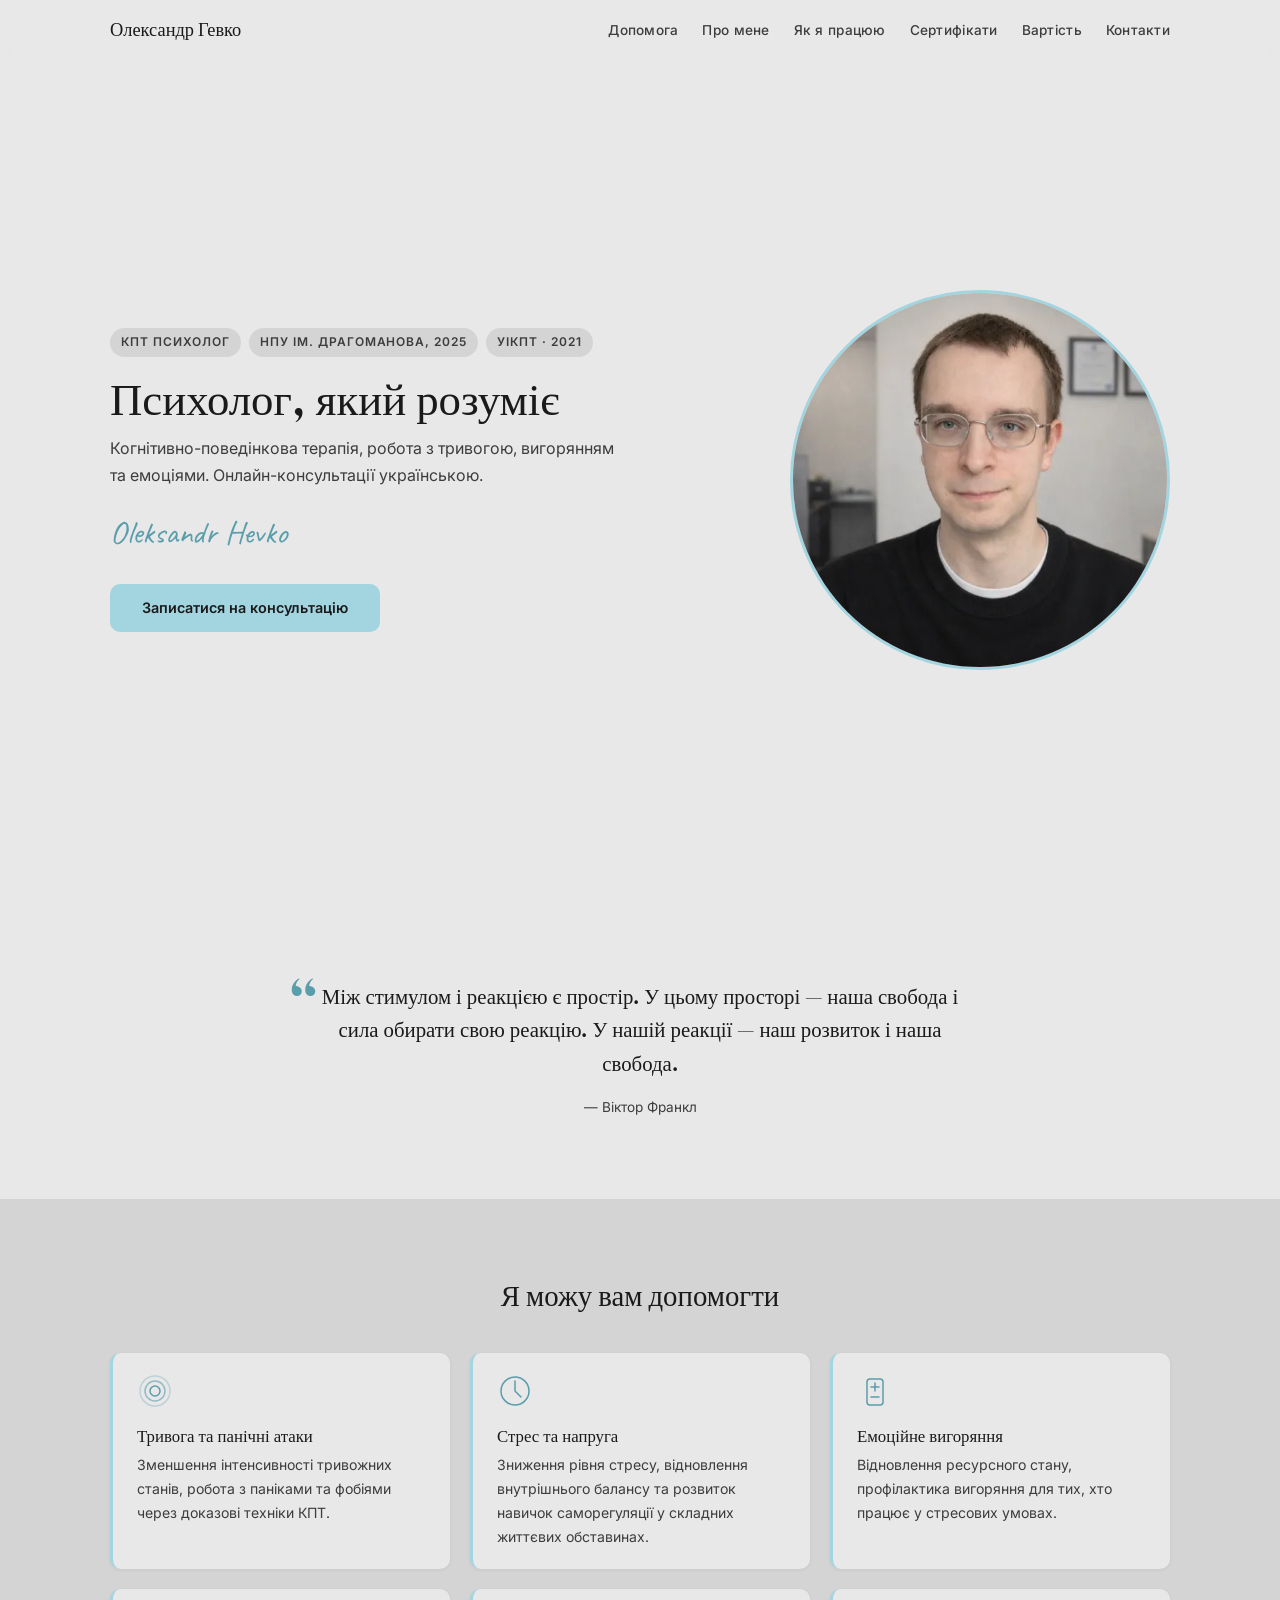
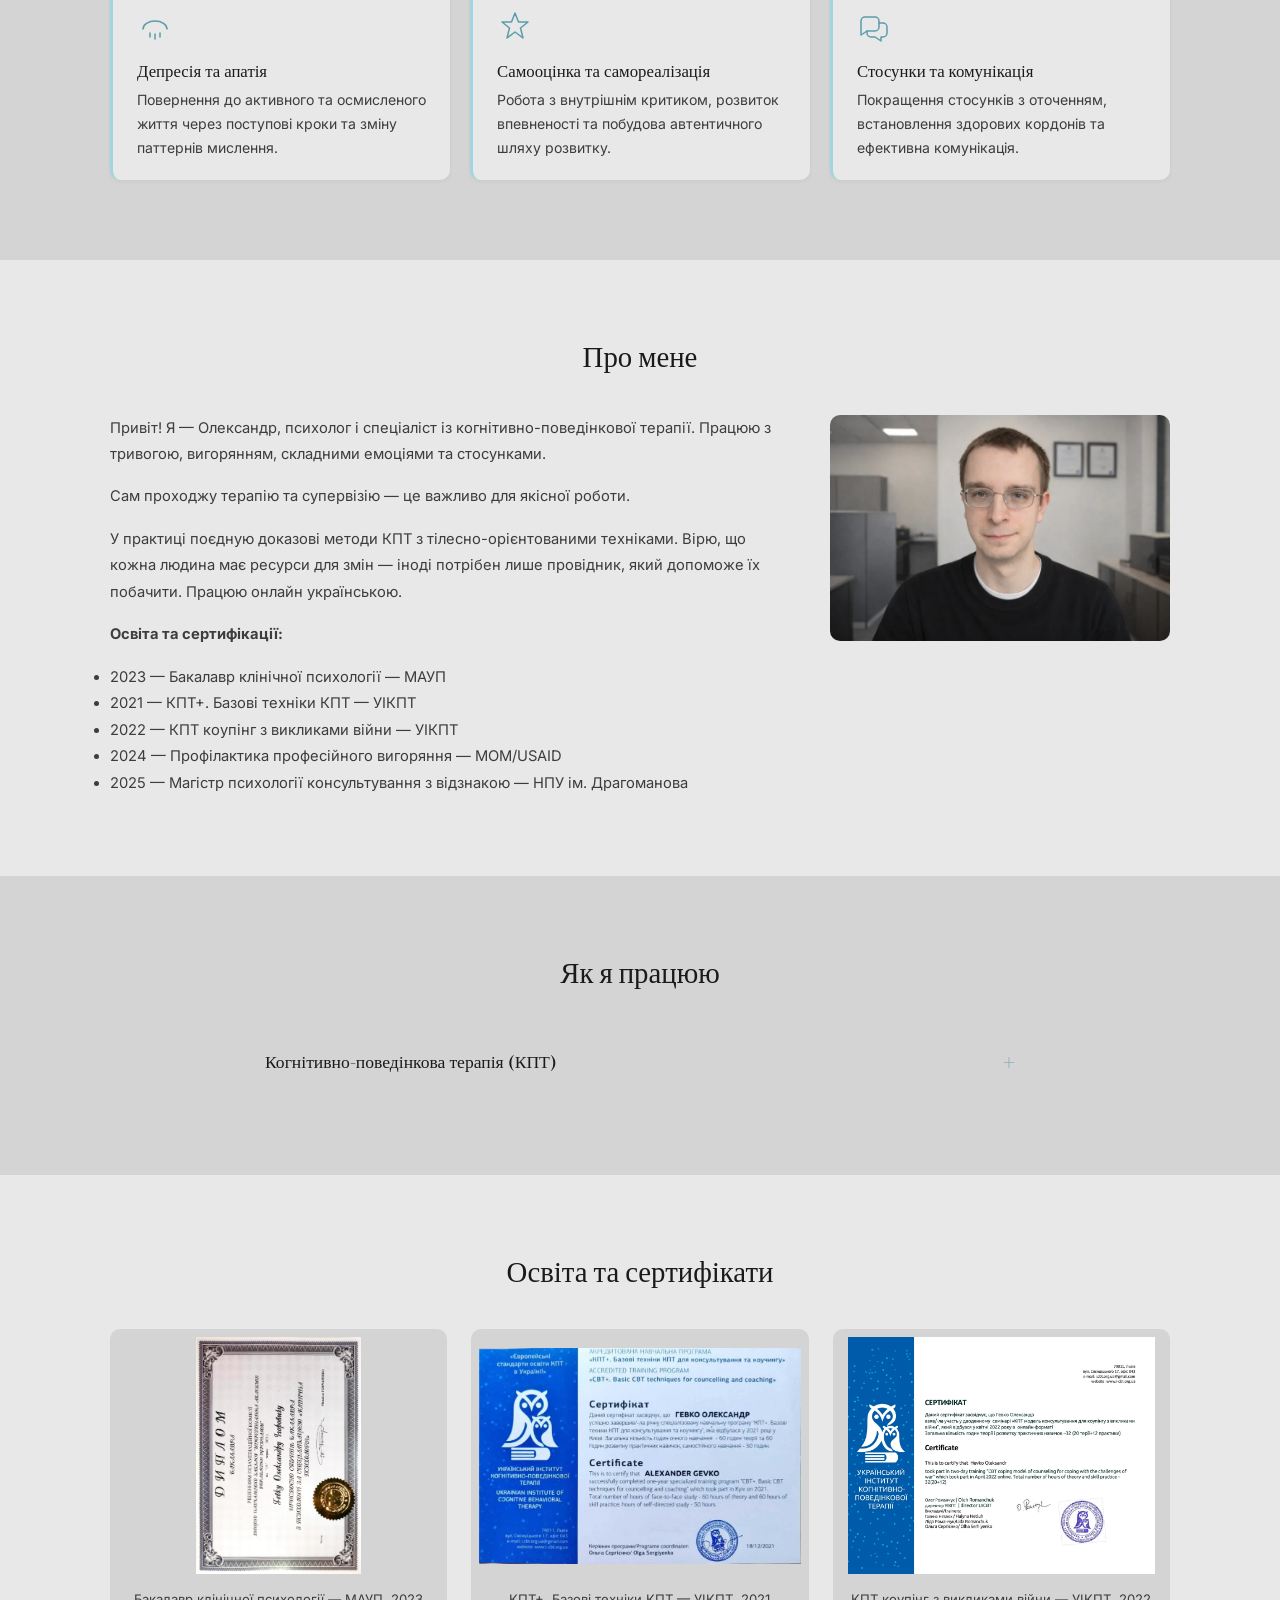
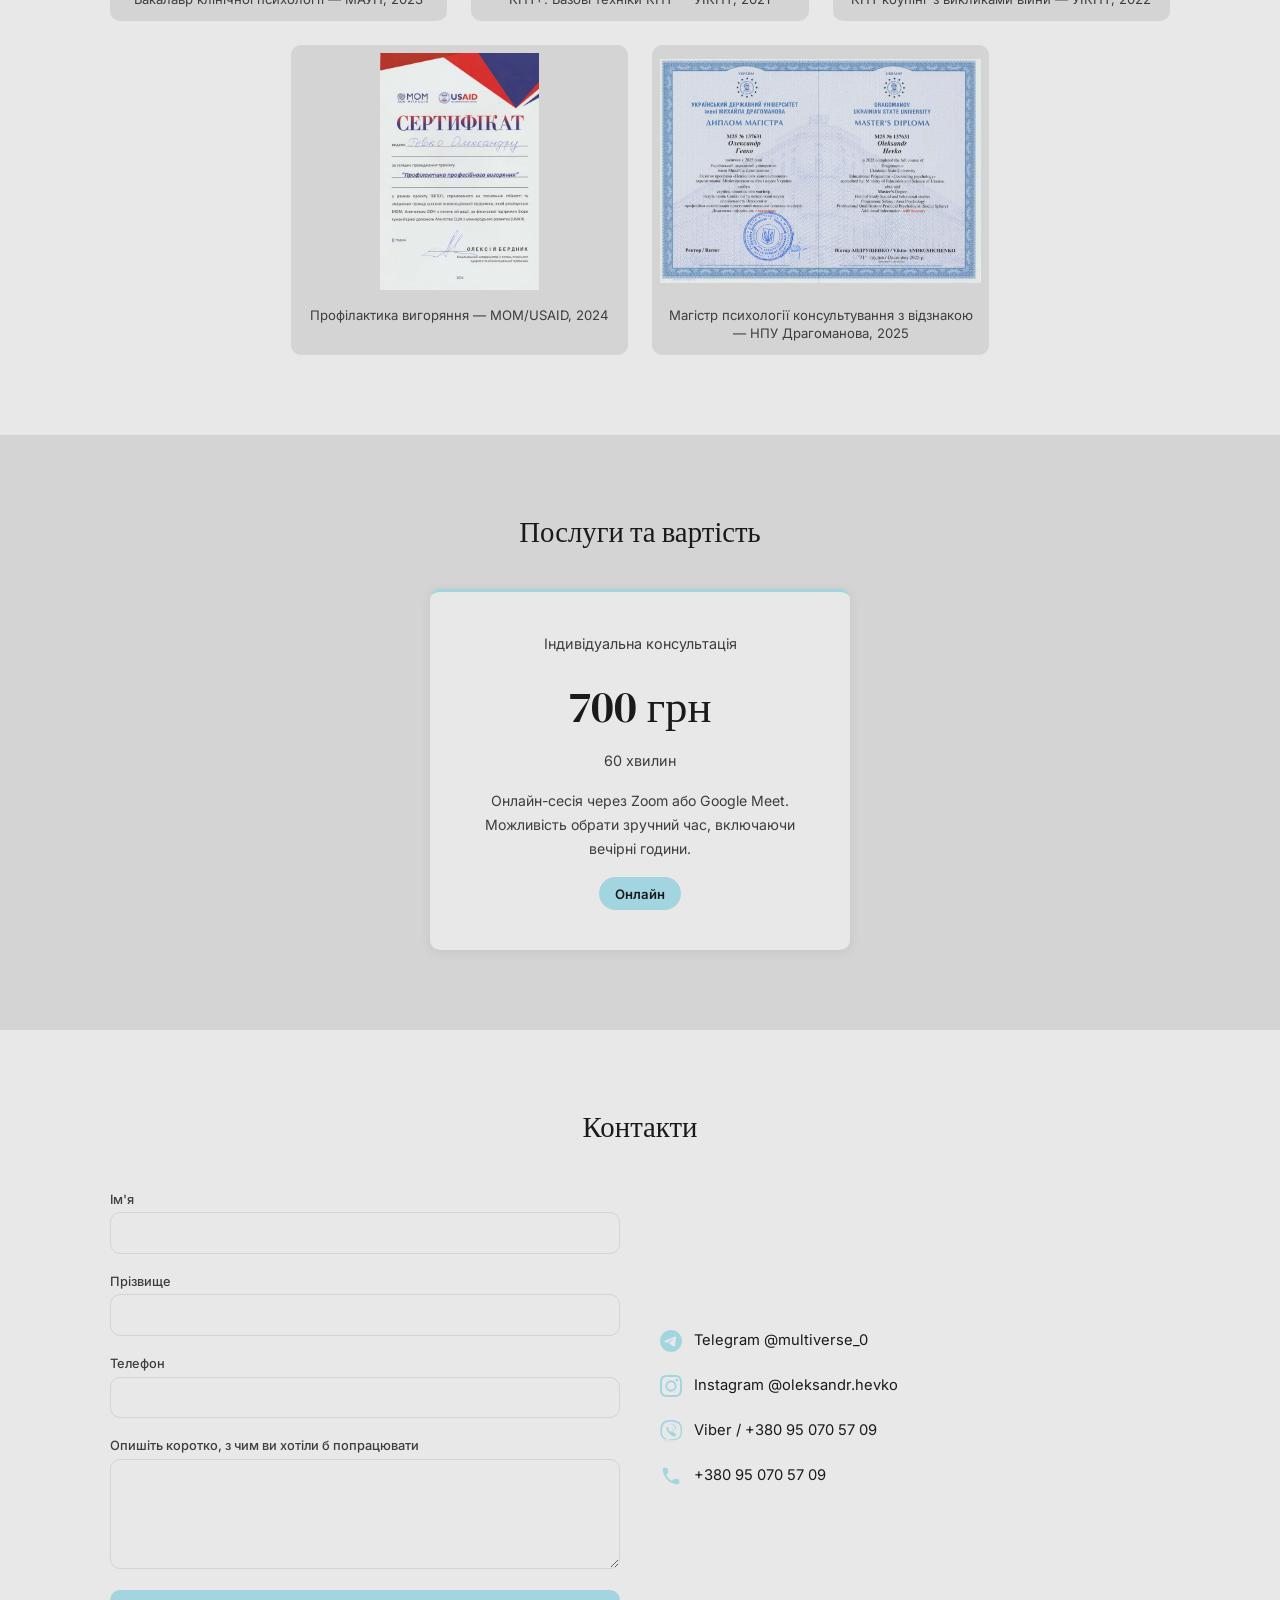
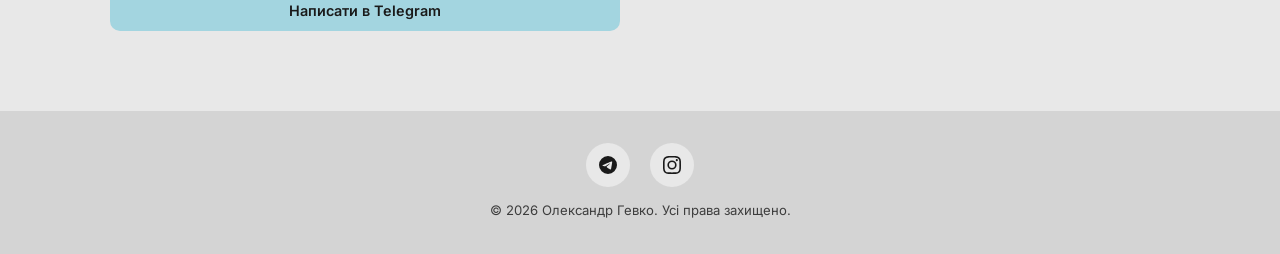
==== index.html @ fabd152b "Initial commit: psychologist website for Oleksandr Hevko Single-page site in Ukrainian with responsi" ====
<!DOCTYPE html>
<html lang="uk">
<head>
<meta charset="UTF-8">
<meta name="viewport" content="width=device-width, initial-scale=1.0">
<title>Психолог Олександр Гевко — онлайн-консультації | КПТ</title>
<meta name="description" content="Олександр Гевко — психолог, спеціаліст із КПТ терапії, тривожних розладів та емоційного вигоряння. Онлайн-консультації українською.">
<meta property="og:title" content="Психолог Олександр Гевко — онлайн-консультації | КПТ">
<meta property="og:description" content="Олександр Гевко — психолог, спеціаліст із КПТ терапії, тривожних розладів та емоційного вигоряння.">
<meta property="og:type" content="website">
<meta property="og:locale" content="uk_UA">
<link rel="icon" href="data:image/svg+xml,<svg xmlns='http://www.w3.org/2000/svg' viewBox='0 0 100 100'><rect fill='%23A3D5E0' rx='18' width='100' height='100'/><text x='50' y='68' font-size='48' font-family='serif' fill='%231A1A1A' text-anchor='middle'>ОГ</text></svg>">
<link rel="preconnect" href="https://fonts.googleapis.com">
<link rel="preconnect" href="https://fonts.gstatic.com" crossorigin>
<link href="https://fonts.googleapis.com/css2?family=Caveat:wght@400;700&family=DM+Serif+Display&family=Inter:wght@300;400;500;600&display=swap" rel="stylesheet">
<style>
*,*::before,*::after{box-sizing:border-box;margin:0;padding:0}
:root{
  --bg:#E8E8E8;--bg-alt:#D4D4D4;--accent:#A3D5E0;--accent-text:#5A9DAB;
  --text:#1A1A1A;--text-secondary:#3D3D3D;
  --font-heading:'DM Serif Display',serif;
  --font-body:'Inter',sans-serif;
  --font-sig:'Caveat',cursive;
  --nav-h:60px;--section-py:5rem;
  --max-w:1100px;--radius:10px;
}
@media(prefers-color-scheme:dark){
  :root{--bg:#1A1A1A;--bg-alt:#2A2A2A;--accent:#7BBFCC;--accent-text:#7BBFCC;--text:#E8E8E8;--text-secondary:#AAAAAA}
}
html{scroll-behavior:smooth;scroll-padding-top:var(--nav-h)}
body{font-family:var(--font-body);color:var(--text);background:var(--bg);line-height:1.7;overflow-x:hidden}
img{display:block;max-width:100%;height:auto}
a{color:var(--accent-text);text-decoration:none}
a:hover{text-decoration:underline}
:focus-visible{outline:2px solid var(--accent-text);outline-offset:3px;border-radius:2px}
h1,h2,h3{font-family:var(--font-heading);font-weight:400;line-height:1.2}
.wrap{max-width:var(--max-w);margin:0 auto;padding:0 1.25rem}

/* ── NAV ── */
.nav{position:fixed;top:0;left:0;width:100%;height:var(--nav-h);z-index:100;
  background:color-mix(in srgb,var(--bg) 80%,transparent);backdrop-filter:blur(12px);-webkit-backdrop-filter:blur(12px);
  transition:box-shadow .3s}
.nav.scrolled{box-shadow:0 1px 12px rgba(0,0,0,.1)}
.nav .wrap{display:flex;align-items:center;justify-content:space-between;height:100%}
.nav-logo{font-family:var(--font-heading);font-size:1.15rem;color:var(--text);white-space:nowrap}
.nav-links{display:flex;gap:1.5rem;list-style:none}
.nav-links a{color:var(--text-secondary);font-size:.85rem;font-weight:500;letter-spacing:.02em;transition:color .2s}
.nav-links a:hover{color:var(--text);text-decoration:none}
.burger{display:none;flex-direction:column;gap:5px;background:none;border:none;cursor:pointer;padding:10px}
.burger span{display:block;width:24px;height:2px;background:var(--text);border-radius:2px;transition:transform .3s,opacity .3s}
.burger.active span:nth-child(1){transform:translateY(7px) rotate(45deg)}
.burger.active span:nth-child(2){opacity:0}
.burger.active span:nth-child(3){transform:translateY(-7px) rotate(-45deg)}

@media(max-width:639px){
  .burger{display:flex}
  .nav-links{position:fixed;top:var(--nav-h);left:0;width:100%;flex-direction:column;
    background:var(--bg);padding:1.5rem;gap:.75rem;max-height:calc(100vh - var(--nav-h));overflow-y:auto;
    transform:translateY(-120%);transition:transform .3s;border-bottom:1px solid var(--bg-alt)}
  .nav-links.open{transform:translateY(0)}
}

/* ── HERO ── */
.hero{min-height:100vh;min-height:100dvh;display:flex;align-items:center;padding-top:calc(var(--nav-h) + 2rem);padding-bottom:2rem}
.hero .wrap{display:grid;grid-template-columns:1fr;gap:2rem;align-items:center}
.hero-text{order:2}
.hero-photo{order:1;justify-self:center}
.hero-photo img{width:260px;height:260px;object-fit:cover;border-radius:50%;border:3px solid var(--accent)}
.hero-tags{display:flex;flex-wrap:wrap;gap:.5rem;margin-bottom:1rem}
.hero-tag{font-size:.75rem;font-weight:600;letter-spacing:.08em;text-transform:uppercase;
  padding:.3rem .7rem;border-radius:20px;background:var(--bg-alt);color:var(--text-secondary)}
.hero h1{font-size:2rem;margin-bottom:.5rem}
.hero-subtitle{font-size:1rem;color:var(--text-secondary);margin-bottom:1rem}
.hero-sig{font-family:var(--font-sig);font-size:2rem;color:var(--accent-text)}
.hero-cta{display:inline-block;margin-top:1.5rem;padding:.75rem 2rem;background:var(--accent);color:#1A1A1A;
  border-radius:var(--radius);font-weight:600;font-size:.9rem;transition:opacity .2s}
.hero-cta:hover{opacity:.85;text-decoration:none}

@media(min-width:640px){
  .hero .wrap{grid-template-columns:1fr 1fr}
  .hero-text{order:1}.hero-photo{order:2;justify-self:end}
  .hero-photo img{width:320px;height:320px}
  .hero h1{font-size:2.5rem}
}
@media(min-width:900px){
  .hero-photo img{width:380px;height:380px}
  .hero h1{font-size:2.8rem}
}


/* ── QUOTE ── */
.quote-section{padding:var(--section-py) 0;text-align:center}
.quote-section blockquote{font-family:var(--font-heading);font-size:1.3rem;max-width:700px;margin:0 auto;
  color:var(--text);line-height:1.6;position:relative;padding:0 1.5rem}
.quote-section blockquote::before{content:'\201C';font-size:4rem;color:var(--accent-text);position:absolute;top:-.5rem;left:0;line-height:1}
.quote-section figcaption{display:block;margin-top:1rem;font-size:.85rem;color:var(--text-secondary);font-style:normal}
.quote-section figure{margin:0}

/* ── SECTIONS ── */
section{padding:var(--section-py) 0}
.bg-alt{background:var(--bg-alt)}
.section-title{font-size:1.8rem;text-align:center;margin-bottom:2.5rem}

/* ── HELP CARDS ── */
.help-grid{display:grid;gap:1.25rem;grid-template-columns:1fr}
.help-card{background:var(--bg);padding:1.25rem 1.25rem 1.25rem 1.5rem;border-radius:var(--radius);
  border-left:3px solid var(--accent);box-shadow:0 1px 4px rgba(0,0,0,.06)}
.help-card h3{font-size:1.05rem;margin-bottom:.35rem}
.help-card p{font-size:.88rem;color:var(--text-secondary)}
.help-card svg{width:36px;height:36px;margin-bottom:.6rem;stroke:var(--accent-text);fill:none;stroke-width:1.5;stroke-linecap:round;stroke-linejoin:round}
@media(min-width:640px){.help-grid{grid-template-columns:1fr 1fr}}
@media(min-width:900px){.help-grid{grid-template-columns:1fr 1fr 1fr}}

/* ── ACCORDIONS ── */
.accordion{max-width:750px;margin:0 auto}
.accordion-item{border-bottom:1px solid var(--bg-alt);overflow:hidden}
.accordion-header{width:100%;background:none;border:none;cursor:pointer;display:flex;justify-content:space-between;
  align-items:center;padding:1rem 0;font-family:var(--font-heading);font-size:1.1rem;color:var(--text);text-align:left}
.accordion-header::after{content:'+';font-size:1.4rem;color:var(--accent-text);transition:transform .3s;flex-shrink:0;margin-left:1rem}
.accordion-item.active .accordion-header::after{transform:rotate(45deg)}
.accordion-body{max-height:0;overflow:hidden;transition:max-height .4s ease}
.accordion-body-inner{padding:0 0 1.25rem;font-size:.9rem;color:var(--text-secondary);line-height:1.8}
.accordion-body-inner ul{padding-left:1.25rem;margin-top:.5rem}
.accordion-body-inner li{margin-bottom:.25rem}

/* ── ABOUT ── */
.about-grid{display:grid;gap:2.5rem;grid-template-columns:1fr;align-items:start}
.about-text{font-size:.92rem;color:var(--text-secondary);line-height:1.8}
.about-text p{margin-bottom:1rem}
.about-photo img{border-radius:var(--radius);width:100%;max-width:380px;margin:0 auto}
@media(min-width:640px){.about-grid{grid-template-columns:1fr 280px}}
@media(min-width:900px){.about-grid{grid-template-columns:1fr 340px}}

/* ── GALLERY ── */
.gallery-grid{display:grid;gap:1.5rem;grid-template-columns:1fr}
.gallery-item{cursor:pointer;overflow:hidden;border-radius:var(--radius);
  background:var(--bg-alt);transition:box-shadow .3s}
.gallery-item:hover{box-shadow:0 4px 20px rgba(0,0,0,.12)}
.gallery-item img{width:100%;aspect-ratio:4/3;object-fit:contain;
  display:block;transition:transform .3s;padding:.5rem}
.gallery-item:hover img{transform:scale(1.03)}
.gallery-caption{padding:.5rem 1rem .75rem;font-size:.82rem;
  color:var(--text-secondary);text-align:center;line-height:1.4}
@media(min-width:640px){
  .gallery-grid{grid-template-columns:repeat(4,1fr)}
  .gallery-item{grid-column:span 2}
  .gallery-item:nth-child(5){grid-column:2/span 2}
}
@media(min-width:900px){
  .gallery-grid{grid-template-columns:repeat(6,1fr)}
  .gallery-item{grid-column:span 2}
  .gallery-item:nth-child(4){grid-column:2/span 2}
  .gallery-item:nth-child(5){grid-column:4/span 2}
}

/* ── LIGHTBOX ── */
.lightbox{position:fixed;inset:0;z-index:200;background:rgba(0,0,0,.92);display:none;align-items:center;justify-content:center;flex-direction:column}
.lightbox.active{display:flex}
.lightbox img{max-width:90vw;max-height:80vh;border-radius:4px;object-fit:contain}
.lightbox-caption{color:#ccc;font-size:.85rem;margin-top:.75rem;text-align:center;max-width:90vw}
.lightbox-close,.lightbox-prev,.lightbox-next{position:absolute;background:none;border:none;color:#fff;font-size:2rem;cursor:pointer;
  padding:.5rem;line-height:1;opacity:.7;transition:opacity .2s}
.lightbox-close:hover,.lightbox-prev:hover,.lightbox-next:hover{opacity:1}
.lightbox-close{top:1rem;right:1.5rem;font-size:2.2rem}
.lightbox-prev{left:1rem;top:50%;transform:translateY(-50%)}
.lightbox-next{right:1rem;top:50%;transform:translateY(-50%)}

/* ── PRICING ── */
.pricing-card{max-width:420px;margin:0 auto;background:var(--bg);border-radius:var(--radius);
  padding:2.5rem 2rem;text-align:center;box-shadow:0 2px 12px rgba(0,0,0,.07);border-top:3px solid var(--accent)}
.pricing-amount{font-family:var(--font-heading);font-size:2.8rem;color:var(--text);margin:.75rem 0 .25rem}
.pricing-unit{font-size:.9rem;color:var(--text-secondary)}
.pricing-detail{margin-top:1rem;font-size:.88rem;color:var(--text-secondary)}
.pricing-badge{display:inline-block;margin-top:1rem;padding:.35rem 1rem;border-radius:20px;
  background:var(--accent);color:#1A1A1A;font-size:.82rem;font-weight:600}

/* ── CONTACT ── */
.contact-grid{display:grid;gap:2.5rem;grid-template-columns:1fr}
@media(min-width:640px){.contact-grid{grid-template-columns:1fr 1fr}}
.contact-form{display:flex;flex-direction:column;gap:.85rem}
.contact-form label{font-size:.8rem;font-weight:500;color:var(--text-secondary);margin-bottom:.15rem}
.contact-form input,.contact-form textarea{width:100%;padding:.7rem .85rem;border:1px solid var(--bg-alt);
  border-radius:var(--radius);background:var(--bg);color:var(--text);font-family:var(--font-body);font-size:.9rem;
  transition:border-color .2s}
.contact-form input:focus,.contact-form textarea:focus{outline:2px solid var(--accent-text);outline-offset:2px;border-color:var(--accent)}
.contact-form textarea{min-height:110px;resize:vertical}
.contact-form button{padding:.75rem 2rem;background:var(--accent);color:#1A1A1A;border:none;
  border-radius:var(--radius);font-weight:600;font-size:.9rem;cursor:pointer;transition:opacity .2s;
  font-family:var(--font-body)}
.contact-form button:hover{opacity:.85}
.contact-info{display:flex;flex-direction:column;gap:1.25rem;justify-content:center}
.contact-link{display:flex;align-items:center;gap:.75rem;font-size:.92rem;color:var(--text)}
.contact-link svg{width:22px;height:22px;flex-shrink:0;fill:var(--accent)}

/* ── FOOTER ── */
footer{background:var(--bg-alt);padding:2rem 0;text-align:center}
footer .socials{display:flex;justify-content:center;gap:1.25rem;margin-bottom:.75rem}
footer .socials a{display:flex;align-items:center;justify-content:center;width:44px;height:44px;
  border-radius:50%;background:var(--bg);transition:background .2s}
footer .socials a:hover{background:var(--accent)}
footer .socials svg{width:18px;height:18px;fill:var(--text)}
footer .socials a:hover svg{fill:var(--bg)}
footer p{font-size:.82rem;color:var(--text-secondary)}

/* ── FADE-IN ── */
.fade-in{opacity:0;transform:translateY(20px);transition:opacity .6s ease,transform .6s ease}
.fade-in.visible{opacity:1;transform:translateY(0)}
@media(prefers-reduced-motion:reduce){.fade-in{opacity:1;transform:none;transition:none}}
</style>
</head>
<body>

<!-- NAV -->
<nav class="nav" id="nav" aria-label="Головна навігація">
  <div class="wrap">
    <a href="#hero" class="nav-logo">Олександр Гевко</a>
    <button class="burger" id="burger" aria-label="Меню" aria-expanded="false">
      <span></span><span></span><span></span>
    </button>
    <ul class="nav-links" id="navLinks" role="list">
      <li><a href="#help">Допомога</a></li>
      <li><a href="#about">Про мене</a></li>
      <li><a href="#method">Як я працюю</a></li>
      <li><a href="#certificates">Сертифікати</a></li>
      <li><a href="#pricing">Вартість</a></li>
      <li><a href="#contact">Контакти</a></li>
    </ul>
  </div>
</nav>

<main>

<!-- HERO -->
<section class="hero" id="hero">
  <div class="wrap">
    <div class="hero-text">
      <div class="hero-tags">
        <span class="hero-tag">КПТ Психолог</span>
        <span class="hero-tag">НПУ ім. Драгоманова, 2025</span>
        <span class="hero-tag">УІКПТ · 2021</span>
      </div>
      <h1>Психолог, який розуміє</h1>
      <p class="hero-subtitle">Когнітивно-поведінкова терапія, робота з тривогою, вигорянням та емоціями. Онлайн-консультації українською.</p>
      <span class="hero-sig">Oleksandr Hevko</span>
      <br>
      <a href="#contact" class="hero-cta">Записатися на консультацію</a>
    </div>
    <div class="hero-photo">
      <img src="assets/photo-portrait.webp" alt="Олександр Гевко — психолог" width="380" height="380">
    </div>
  </div>
</section>


<!-- QUOTE -->
<section class="quote-section">
  <div class="wrap fade-in">
    <figure>
      <blockquote>
        Між стимулом і реакцією є простір. У цьому просторі — наша свобода і сила обирати свою реакцію. У нашій реакції — наш розвиток і наша свобода.
      </blockquote>
      <figcaption>— Віктор Франкл</figcaption>
    </figure>
  </div>
</section>

<!-- HELP -->
<section id="help" class="bg-alt">
  <div class="wrap">
    <h2 class="section-title fade-in">Я можу вам допомогти</h2>
    <div class="help-grid">
      <div class="help-card fade-in">
        <svg viewBox="0 0 36 36" aria-hidden="true"><circle cx="18" cy="18" r="5"/><circle cx="18" cy="18" r="10" opacity=".6"/><circle cx="18" cy="18" r="15" opacity=".3"/></svg>
        <h3>Тривога та панічні атаки</h3>
        <p>Зменшення інтенсивності тривожних станів, робота з паніками та фобіями через доказові техніки КПТ.</p>
      </div>
      <div class="help-card fade-in">
        <svg viewBox="0 0 36 36" aria-hidden="true"><circle cx="18" cy="18" r="14"/><polyline points="18 8 18 18 24 24"/></svg>
        <h3>Стрес та напруга</h3>
        <p>Зниження рівня стресу, відновлення внутрішнього балансу та розвиток навичок саморегуляції у складних життєвих обставинах.</p>
      </div>
      <div class="help-card fade-in">
        <svg viewBox="0 0 36 36" aria-hidden="true"><rect x="10" y="6" width="16" height="26" rx="3"/><line x1="14" y1="24" x2="22" y2="24"/><line x1="18" y1="10" x2="18" y2="18"/><line x1="14" y1="14" x2="22" y2="14"/></svg>
        <h3>Емоційне вигоряння</h3>
        <p>Відновлення ресурсного стану, профілактика вигоряння для тих, хто працює у стресових умовах.</p>
      </div>
      <div class="help-card fade-in">
        <svg viewBox="0 0 36 36" aria-hidden="true"><path d="M6 20a12 8 0 0 1 24 0" fill="none"/><line x1="13" y1="24" x2="13" y2="28"/><line x1="18" y1="25" x2="18" y2="30"/><line x1="23" y1="24" x2="23" y2="28"/></svg>
        <h3>Депресія та апатія</h3>
        <p>Повернення до активного та осмисленого життя через поступові кроки та зміну паттернів мислення.</p>
      </div>
      <div class="help-card fade-in">
        <svg viewBox="0 0 36 36" aria-hidden="true"><polygon points="18 4 21.5 13 31 13 23.5 19 26 29 18 23 10 29 12.5 19 5 13 14.5 13"/></svg>
        <h3>Самооцінка та самореалізація</h3>
        <p>Робота з внутрішнім критиком, розвиток впевненості та побудова автентичного шляху розвитку.</p>
      </div>
      <div class="help-card fade-in">
        <svg viewBox="0 0 36 36" aria-hidden="true"><path d="M4 24V12a4 4 0 0 1 4-4h10a4 4 0 0 1 4 4v6a4 4 0 0 1-4 4H10l-6 4z"/><path d="M14 22h8a4 4 0 0 0 4-4v-6a4 4 0 0 0-4-4" opacity="0"/><path d="M22 14h4a4 4 0 0 1 4 4v6a4 4 0 0 1-4 4h-2v4l-6-4h-4a4 4 0 0 1-4-4v-2"/></svg>
        <h3>Стосунки та комунікація</h3>
        <p>Покращення стосунків з оточенням, встановлення здорових кордонів та ефективна комунікація.</p>
      </div>
    </div>
  </div>
</section>

<!-- ABOUT -->
<section id="about">
  <div class="wrap">
    <h2 class="section-title fade-in">Про мене</h2>
    <div class="about-grid fade-in">
      <div class="about-text">
        <p>Привіт! Я — Олександр, психолог і спеціаліст із когнітивно-поведінкової терапії. Працюю з тривогою, вигорянням, складними емоціями та стосунками.</p>
        <p>Сам проходжу терапію та супервізію — це важливо для якісної роботи.</p>
        <p>У практиці поєдную доказові методи КПТ з тілесно-орієнтованими техніками. Вірю, що кожна людина має ресурси для змін — іноді потрібен лише провідник, який допоможе їх побачити. Працюю онлайн українською.</p>
        <p><strong>Освіта та сертифікації:</strong></p>
        <ul>
          <li>2023 — Бакалавр клінічної психології — МАУП</li>
          <li>2021 — КПТ+. Базові техніки КПТ — УІКПТ</li>
          <li>2022 — КПТ коупінг з викликами війни — УІКПТ</li>
          <li>2024 — Профілактика професійного вигоряння — МОМ/USAID</li>
          <li>2025 — Магістр психології консультування з відзнакою — НПУ ім.&nbsp;Драгоманова</li>
        </ul>
      </div>
      <div class="about-photo">
        <img src="assets/photo-portrait.webp" alt="Олександр Гевко" loading="lazy" width="340" height="340">
      </div>
    </div>
  </div>
</section>

<!-- METHOD -->
<section id="method" class="bg-alt">
  <div class="wrap">
    <h2 class="section-title fade-in">Як я працюю</h2>
    <div class="accordion fade-in" data-accordion-group="method">
      <div class="accordion-item">
        <button class="accordion-header" aria-expanded="false" aria-controls="method-1" id="method-btn-1">Когнітивно-поведінкова терапія (КПТ)</button>
        <div class="accordion-body" id="method-1" role="region" aria-labelledby="method-btn-1"><div class="accordion-body-inner">
          <p>КПТ — це науково обґрунтований підхід, що допомагає виявити та змінити негативні паттерни мислення та поведінки. Це один із найбільш досліджених та ефективних методів сучасної психотерапії.</p>
          <p>На сесіях ми разом:</p>
          <ul>
            <li>Визначаємо конкретні цілі та очікування від терапії</li>
            <li>Виявляємо автоматичні думки, що підтримують проблему</li>
            <li>Навчаємося перевіряти ці думки на реалістичність</li>
            <li>Розробляємо нові, більш адаптивні стратегії мислення</li>
            <li>Практикуємо нові навички через домашні завдання між сесіями</li>
          </ul>
          <p>Зазвичай КПТ є короткостроковою терапією — помітні результати часто з'являються вже після 8–16 сесій.</p>
        </div></div>
      </div>
    </div>
  </div>
</section>

<!-- CERTIFICATES -->
<section id="certificates">
  <div class="wrap">
    <h2 class="section-title fade-in">Освіта та сертифікати</h2>
    <div class="gallery-grid fade-in" id="gallery">
      <div class="gallery-item" tabindex="0" role="button" data-index="0">
        <img src="assets/diploma-bachelor.webp" alt="Диплом бакалавра клінічної психології — МАУП, 2021" loading="lazy">
        <p class="gallery-caption">Бакалавр клінічної психології — МАУП, 2023</p>
      </div>
      <div class="gallery-item" tabindex="0" role="button" data-index="1">
        <img src="assets/cert-cbt-basic.webp" alt="Сертифікат КПТ+ Базові техніки КПТ — УІКПТ, 2021" loading="lazy">
        <p class="gallery-caption">КПТ+. Базові техніки КПТ — УІКПТ, 2021</p>
      </div>
      <div class="gallery-item" tabindex="0" role="button" data-index="2">
        <img src="assets/cert-cbt-war.webp" alt="Сертифікат КПТ коупінг з викликами війни — УІКПТ, 2022" loading="lazy">
        <p class="gallery-caption">КПТ коупінг з викликами війни — УІКПТ, 2022</p>
      </div>
      <div class="gallery-item" tabindex="0" role="button" data-index="3">
        <img src="assets/cert-mom-usaid.webp" alt="Сертифікат Профілактика вигоряння — МОМ/USAID, 2024" loading="lazy">
        <p class="gallery-caption">Профілактика вигоряння — МОМ/USAID, 2024</p>
      </div>
      <div class="gallery-item" tabindex="0" role="button" data-index="4">
        <img src="assets/diploma-masters.webp" alt="Диплом магістра психології — НПУ Драгоманова, 2025" loading="lazy">
        <p class="gallery-caption">Магістр психології консультування з відзнакою — НПУ Драгоманова, 2025</p>
      </div>
    </div>
  </div>
</section>

<!-- LIGHTBOX -->
<div class="lightbox" id="lightbox" role="dialog" aria-modal="true" aria-label="Перегляд зображення">
  <button class="lightbox-close" aria-label="Закрити">&times;</button>
  <button class="lightbox-prev" aria-label="Попереднє">&#8249;</button>
  <button class="lightbox-next" aria-label="Наступне">&#8250;</button>
  <img alt="">
  <p class="lightbox-caption"></p>
</div>

<!-- PRICING -->
<section id="pricing" class="bg-alt">
  <div class="wrap">
    <h2 class="section-title fade-in">Послуги та вартість</h2>
    <div class="pricing-card fade-in">
      <p class="pricing-unit">Індивідуальна консультація</p>
      <p class="pricing-amount">700 грн</p>
      <p class="pricing-unit">60 хвилин</p>
      <p class="pricing-detail">Онлайн-сесія через Zoom або Google Meet. Можливість обрати зручний час, включаючи вечірні години.</p>
      <span class="pricing-badge">Онлайн</span>
    </div>
  </div>
</section>

<!-- CONTACT -->
<section id="contact">
  <div class="wrap">
    <h2 class="section-title fade-in">Контакти</h2>
    <div class="contact-grid fade-in">
      <form class="contact-form" id="contactForm">
        <div>
          <label for="fname">Ім'я</label>
          <input type="text" id="fname" name="fname" required autocomplete="given-name">
        </div>
        <div>
          <label for="lname">Прізвище</label>
          <input type="text" id="lname" name="lname" required autocomplete="family-name">
        </div>
        <div>
          <label for="phone">Телефон</label>
          <input type="tel" id="phone" name="phone" autocomplete="tel">
        </div>
        <div>
          <label for="message">Опишіть коротко, з чим ви хотіли б попрацювати</label>
          <textarea id="message" name="message" rows="4"></textarea>
        </div>
        <button type="submit">Написати в Telegram</button>
      </form>
      <div class="contact-info">
        <a href="https://t.me/multiverse_0" target="_blank" rel="noopener" class="contact-link">
          <svg viewBox="0 0 24 24"><path d="M11.944 0A12 12 0 0 0 0 12a12 12 0 0 0 12 12 12 12 0 0 0 12-12A12 12 0 0 0 12 0h-.056zm4.962 7.224c.1-.002.321.023.465.14a.506.506 0 0 1 .171.325c.016.093.036.306.02.472-.18 1.898-.962 6.502-1.36 8.627-.168.9-.499 1.201-.82 1.23-.696.065-1.225-.46-1.9-.902-1.056-.693-1.653-1.124-2.678-1.8-1.185-.78-.417-1.21.258-1.91.177-.184 3.247-2.977 3.307-3.23.007-.032.014-.15-.056-.212s-.174-.041-.249-.024c-.106.024-1.793 1.14-5.061 3.345-.479.33-.913.49-1.302.48-.428-.008-1.252-.241-1.865-.44-.752-.245-1.349-.374-1.297-.789.027-.216.325-.437.893-.663 3.498-1.524 5.83-2.529 6.998-3.014 3.332-1.386 4.025-1.627 4.476-1.635z"/></svg>
          Telegram @multiverse_0
        </a>
        <a href="https://instagram.com/oleksandr.hevko" target="_blank" rel="noopener" class="contact-link">
          <svg viewBox="0 0 24 24"><path d="M12 2.163c3.204 0 3.584.012 4.85.07 3.252.148 4.771 1.691 4.919 4.919.058 1.265.069 1.645.069 4.849 0 3.205-.012 3.584-.069 4.849-.149 3.225-1.664 4.771-4.919 4.919-1.266.058-1.644.07-4.85.07-3.204 0-3.584-.012-4.849-.07-3.26-.149-4.771-1.699-4.919-4.92-.058-1.265-.07-1.644-.07-4.849 0-3.204.013-3.583.07-4.849.149-3.227 1.664-4.771 4.919-4.919 1.266-.057 1.645-.069 4.849-.069zM12 0C8.741 0 8.333.014 7.053.072 2.695.272.273 2.69.073 7.052.014 8.333 0 8.741 0 12c0 3.259.014 3.668.072 4.948.2 4.358 2.618 6.78 6.98 6.98C8.333 23.986 8.741 24 12 24c3.259 0 3.668-.014 4.948-.072 4.354-.2 6.782-2.618 6.979-6.98.059-1.28.073-1.689.073-4.948 0-3.259-.014-3.667-.072-4.947-.196-4.354-2.617-6.78-6.979-6.98C15.668.014 15.259 0 12 0zm0 5.838a6.162 6.162 0 1 0 0 12.324 6.162 6.162 0 0 0 0-12.324zM12 16a4 4 0 1 1 0-8 4 4 0 0 1 0 8zm6.406-11.845a1.44 1.44 0 1 0 0 2.881 1.44 1.44 0 0 0 0-2.881z"/></svg>
          Instagram @oleksandr.hevko
        </a>
        <a href="viber://chat?number=%2B380950705709" class="contact-link">
          <svg viewBox="0 0 24 24"><path d="M11.4 0C9.473.028 5.333.344 3.02 2.467 1.302 4.187.537 6.864.378 10.203c-.158 3.34-.11 9.603 5.882 11.213h.005l-.003 2.563s-.04.982.627 1.182c.808.243 1.282-.52 2.055-1.352.425-.455.998-1.121 1.44-1.635 3.964.334 7.013-.43 7.364-.547.81-.271 5.39-.85 6.137-6.94.77-6.28-.367-10.244-2.39-12.038l-.006-.004C20.32 1.593 17.17.207 13.198.031c0 0-.475-.04-1.798-.031zm.136 1.902c1.128-.013 1.534.027 1.534.027 3.436.152 6.22 1.312 7.197 2.196 1.727 1.533 2.741 5.074 2.07 10.537-.636 5.18-4.483 5.573-5.17 5.803-.292.098-2.956.762-6.343.564 0 0-2.512 3.03-3.296 3.822-.122.13-.269.18-.365.156-.135-.034-.172-.199-.17-.44l.023-4.157c-.004-.002-.008-.002-.012-.004-5.15-1.382-4.843-6.762-4.713-9.648.13-2.886.783-5.203 2.244-6.718C6.084 2.558 8.64 1.57 11.536 1.902z"/><path d="M11.876 4.18c-.345 0-.345.537 0 .54 2.827.08 5.089 1.844 5.089 5.309.003.346.537.341.537 0-.003-3.762-2.495-5.77-5.626-5.849z"/><path d="M14.59 9.741c.348 0 .348-.537 0-.54-.897-.036-1.238-.63-1.282-1.388-.007-.346-.537-.341-.537 0 .052.978.509 1.882 1.819 1.928z"/><path d="M16.18 9.515c.003-.346-.534-.346-.537 0-.044 1.418-.896 2.2-2.163 2.243-.345.01-.34.547.005.537 1.574-.053 2.648-1.099 2.695-2.78z"/><path d="M17.276 9.823c.003.346.54.341.537-.005-.03-2.26-1.314-3.7-3.548-3.745-.348-.006-.348.531 0 .537 1.937.04 2.978 1.234 3.011 3.213z"/><path d="M14.158 12.862l-.753-.522c-.256-.176-.592-.147-.81.065l-.31.31c-.247.226-.61.199-.61.199-2.105-.575-2.701-2.702-2.701-2.702s-.027-.363.199-.61l.31-.31c.211-.218.241-.553.065-.81l-.522-.753c-.178-.254-.526-.325-.79-.14 0 0-.624.398-1.058.826-.362.444-.28 1.04-.28 1.04.65 3.012 3.288 5.337 3.288 5.337s2.325 2.638 5.337 3.288c0 0 .595.082 1.04-.28.428-.434.826-1.058.826-1.058.185-.264.114-.612-.14-.79z"/></svg>
          Viber / +380 95 070 57 09
        </a>
        <a href="tel:+380950705709" class="contact-link">
          <svg viewBox="0 0 24 24"><path d="M6.62 10.79a15.053 15.053 0 0 0 6.59 6.59l2.2-2.2a1.003 1.003 0 0 1 1.01-.24c1.12.37 2.33.57 3.57.57.55 0 1 .45 1 1V20c0 .55-.45 1-1 1-9.39 0-17-7.61-17-17 0-.55.45-1 1-1h3.5c.55 0 1 .45 1 1 0 1.25.2 2.45.57 3.57.1.31.03.66-.25 1.02l-2.2 2.2z"/></svg>
          +380 95 070 57 09
        </a>
      </div>
    </div>
  </div>
</section>

</main>

<!-- FOOTER -->
<footer>
  <div class="wrap">
    <div class="socials">
      <a href="https://t.me/multiverse_0" target="_blank" rel="noopener" aria-label="Telegram">
        <svg viewBox="0 0 24 24"><path d="M11.944 0A12 12 0 0 0 0 12a12 12 0 0 0 12 12 12 12 0 0 0 12-12A12 12 0 0 0 12 0h-.056zm4.962 7.224c.1-.002.321.023.465.14a.506.506 0 0 1 .171.325c.016.093.036.306.02.472-.18 1.898-.962 6.502-1.36 8.627-.168.9-.499 1.201-.82 1.23-.696.065-1.225-.46-1.9-.902-1.056-.693-1.653-1.124-2.678-1.8-1.185-.78-.417-1.21.258-1.91.177-.184 3.247-2.977 3.307-3.23.007-.032.014-.15-.056-.212s-.174-.041-.249-.024c-.106.024-1.793 1.14-5.061 3.345-.479.33-.913.49-1.302.48-.428-.008-1.252-.241-1.865-.44-.752-.245-1.349-.374-1.297-.789.027-.216.325-.437.893-.663 3.498-1.524 5.83-2.529 6.998-3.014 3.332-1.386 4.025-1.627 4.476-1.635z"/></svg>
      </a>
      <a href="https://instagram.com/oleksandr.hevko" target="_blank" rel="noopener" aria-label="Instagram">
        <svg viewBox="0 0 24 24"><path d="M12 2.163c3.204 0 3.584.012 4.85.07 3.252.148 4.771 1.691 4.919 4.919.058 1.265.069 1.645.069 4.849 0 3.205-.012 3.584-.069 4.849-.149 3.225-1.664 4.771-4.919 4.919-1.266.058-1.644.07-4.85.07-3.204 0-3.584-.012-4.849-.07-3.26-.149-4.771-1.699-4.919-4.92-.058-1.265-.07-1.644-.07-4.849 0-3.204.013-3.583.07-4.849.149-3.227 1.664-4.771 4.919-4.919 1.266-.057 1.645-.069 4.849-.069zM12 0C8.741 0 8.333.014 7.053.072 2.695.272.273 2.69.073 7.052.014 8.333 0 8.741 0 12c0 3.259.014 3.668.072 4.948.2 4.358 2.618 6.78 6.98 6.98C8.333 23.986 8.741 24 12 24c3.259 0 3.668-.014 4.948-.072 4.354-.2 6.782-2.618 6.979-6.98.059-1.28.073-1.689.073-4.948 0-3.259-.014-3.667-.072-4.947-.196-4.354-2.617-6.78-6.979-6.98C15.668.014 15.259 0 12 0zm0 5.838a6.162 6.162 0 1 0 0 12.324 6.162 6.162 0 0 0 0-12.324zM12 16a4 4 0 1 1 0-8 4 4 0 0 1 0 8zm6.406-11.845a1.44 1.44 0 1 0 0 2.881 1.44 1.44 0 0 0 0-2.881z"/></svg>
      </a>
    </div>
    <p>&copy; 2026 Олександр Гевко. Усі права захищено.</p>
  </div>
</footer>

<script>
(function(){
  'use strict';

  /* ── Burger ── */
  const burger = document.getElementById('burger');
  const navLinks = document.getElementById('navLinks');
  burger.addEventListener('click', () => {
    const open = navLinks.classList.toggle('open');
    burger.classList.toggle('active');
    burger.setAttribute('aria-expanded', open);
  });
  navLinks.querySelectorAll('a').forEach(a => {
    a.addEventListener('click', () => {
      navLinks.classList.remove('open');
      burger.classList.remove('active');
      burger.setAttribute('aria-expanded', 'false');
    });
  });

  /* ── Nav scroll shadow ── */
  const nav = document.getElementById('nav');
  let ticking = false;
  window.addEventListener('scroll', () => {
    if (!ticking) {
      requestAnimationFrame(() => {
        nav.classList.toggle('scrolled', window.scrollY > 10);
        ticking = false;
      });
      ticking = true;
    }
  });

  /* ── Fade-in (IntersectionObserver) ── */
  const prefersReduced = window.matchMedia('(prefers-reduced-motion: reduce)').matches;
  if (!prefersReduced) {
    const observer = new IntersectionObserver((entries) => {
      entries.forEach(e => { if (e.isIntersecting) { e.target.classList.add('visible'); observer.unobserve(e.target); } });
    }, { threshold: 0.1 });
    document.querySelectorAll('.fade-in').forEach(el => observer.observe(el));
  } else {
    document.querySelectorAll('.fade-in').forEach(el => el.classList.add('visible'));
  }

  /* ── Accordions ── */
  document.querySelectorAll('.accordion').forEach(group => {
    group.querySelectorAll('.accordion-header').forEach(btn => {
      btn.addEventListener('click', () => {
        const item = btn.parentElement;
        const isActive = item.classList.contains('active');
        // Close siblings
        group.querySelectorAll('.accordion-item.active').forEach(open => {
          open.classList.remove('active');
          open.querySelector('.accordion-header').setAttribute('aria-expanded', 'false');
          open.querySelector('.accordion-body').style.maxHeight = null;
        });
        if (!isActive) {
          item.classList.add('active');
          btn.setAttribute('aria-expanded', 'true');
          const body = item.querySelector('.accordion-body');
          body.style.maxHeight = body.scrollHeight + 'px';
        }
      });
    });
  });

  /* ── Lightbox ── */
  const lightbox = document.getElementById('lightbox');
  const lbImg = lightbox.querySelector('img');
  const lbCaption = lightbox.querySelector('.lightbox-caption');
  const gallery = document.getElementById('gallery');
  const items = gallery.querySelectorAll('.gallery-item');
  let currentIdx = 0;
  let lastFocused = null;

  function openLightbox(idx) {
    currentIdx = idx;
    const item = items[idx];
    lbImg.alt = item.querySelector('img').alt;
    lbImg.src = item.querySelector('img').src;
    lbCaption.textContent = item.querySelector('.gallery-caption').textContent;
    lastFocused = document.activeElement;
    lightbox.classList.add('active');
    document.body.style.overflow = 'hidden';
    lightbox.querySelector('.lightbox-close').focus();
  }

  function closeLightbox() {
    lightbox.classList.remove('active');
    document.body.style.overflow = '';
    if (lastFocused) lastFocused.focus();
  }

  function showSlide(idx) {
    currentIdx = ((idx % items.length) + items.length) % items.length;
    const item = items[currentIdx];
    lbImg.src = item.querySelector('img').src;
    lbImg.alt = item.querySelector('img').alt;
    lbCaption.textContent = item.querySelector('.gallery-caption').textContent;
  }

  items.forEach((item, i) => {
    item.addEventListener('click', () => openLightbox(i));
    item.addEventListener('keydown', e => { if (e.key === 'Enter' || e.key === ' ') { e.preventDefault(); openLightbox(i); } });
  });

  lightbox.querySelector('.lightbox-close').addEventListener('click', closeLightbox);
  lightbox.querySelector('.lightbox-prev').addEventListener('click', () => showSlide(currentIdx - 1));
  lightbox.querySelector('.lightbox-next').addEventListener('click', () => showSlide(currentIdx + 1));

  lightbox.addEventListener('click', e => { if (e.target === lightbox) closeLightbox(); });

  document.addEventListener('keydown', e => {
    if (!lightbox.classList.contains('active')) return;
    if (e.key === 'Escape') closeLightbox();
    if (e.key === 'ArrowLeft') showSlide(currentIdx - 1);
    if (e.key === 'ArrowRight') showSlide(currentIdx + 1);
    // Focus trap
    if (e.key === 'Tab') {
      const focusable = lightbox.querySelectorAll('button');
      const first = focusable[0], last = focusable[focusable.length - 1];
      if (e.shiftKey && document.activeElement === first) { e.preventDefault(); last.focus(); }
      else if (!e.shiftKey && document.activeElement === last) { e.preventDefault(); first.focus(); }
    }
  });

  // Touch swipe
  let touchStartX = 0;
  lightbox.addEventListener('touchstart', e => { touchStartX = e.changedTouches[0].screenX; }, { passive: true });
  lightbox.addEventListener('touchend', e => {
    const diff = e.changedTouches[0].screenX - touchStartX;
    if (Math.abs(diff) > 50) {
      if (diff > 0) showSlide(currentIdx - 1); else showSlide(currentIdx + 1);
    }
  });

  /* ── Contact form → Telegram ── */
  document.getElementById('contactForm').addEventListener('submit', e => {
    e.preventDefault();
    const f = e.target;
    const fname = f.fname.value.trim();
    const lname = f.lname.value.trim();
    const phone = f.phone.value.trim();
    const msg = f.message.value.trim();
    let text = 'Привіт! Мене звати ' + fname + ' ' + lname + '.';
    if (phone) text += '\nТелефон: ' + phone;
    if (msg) text += '\n\n' + msg;
    text += '\n\nХочу записатися на консультацію.';
    const url = 'https://t.me/multiverse_0?text=' + encodeURIComponent(text);
    const win = window.open(url, '_blank');
    if (!win) window.location.href = url;
  });

})();
</script>
</body>
</html>
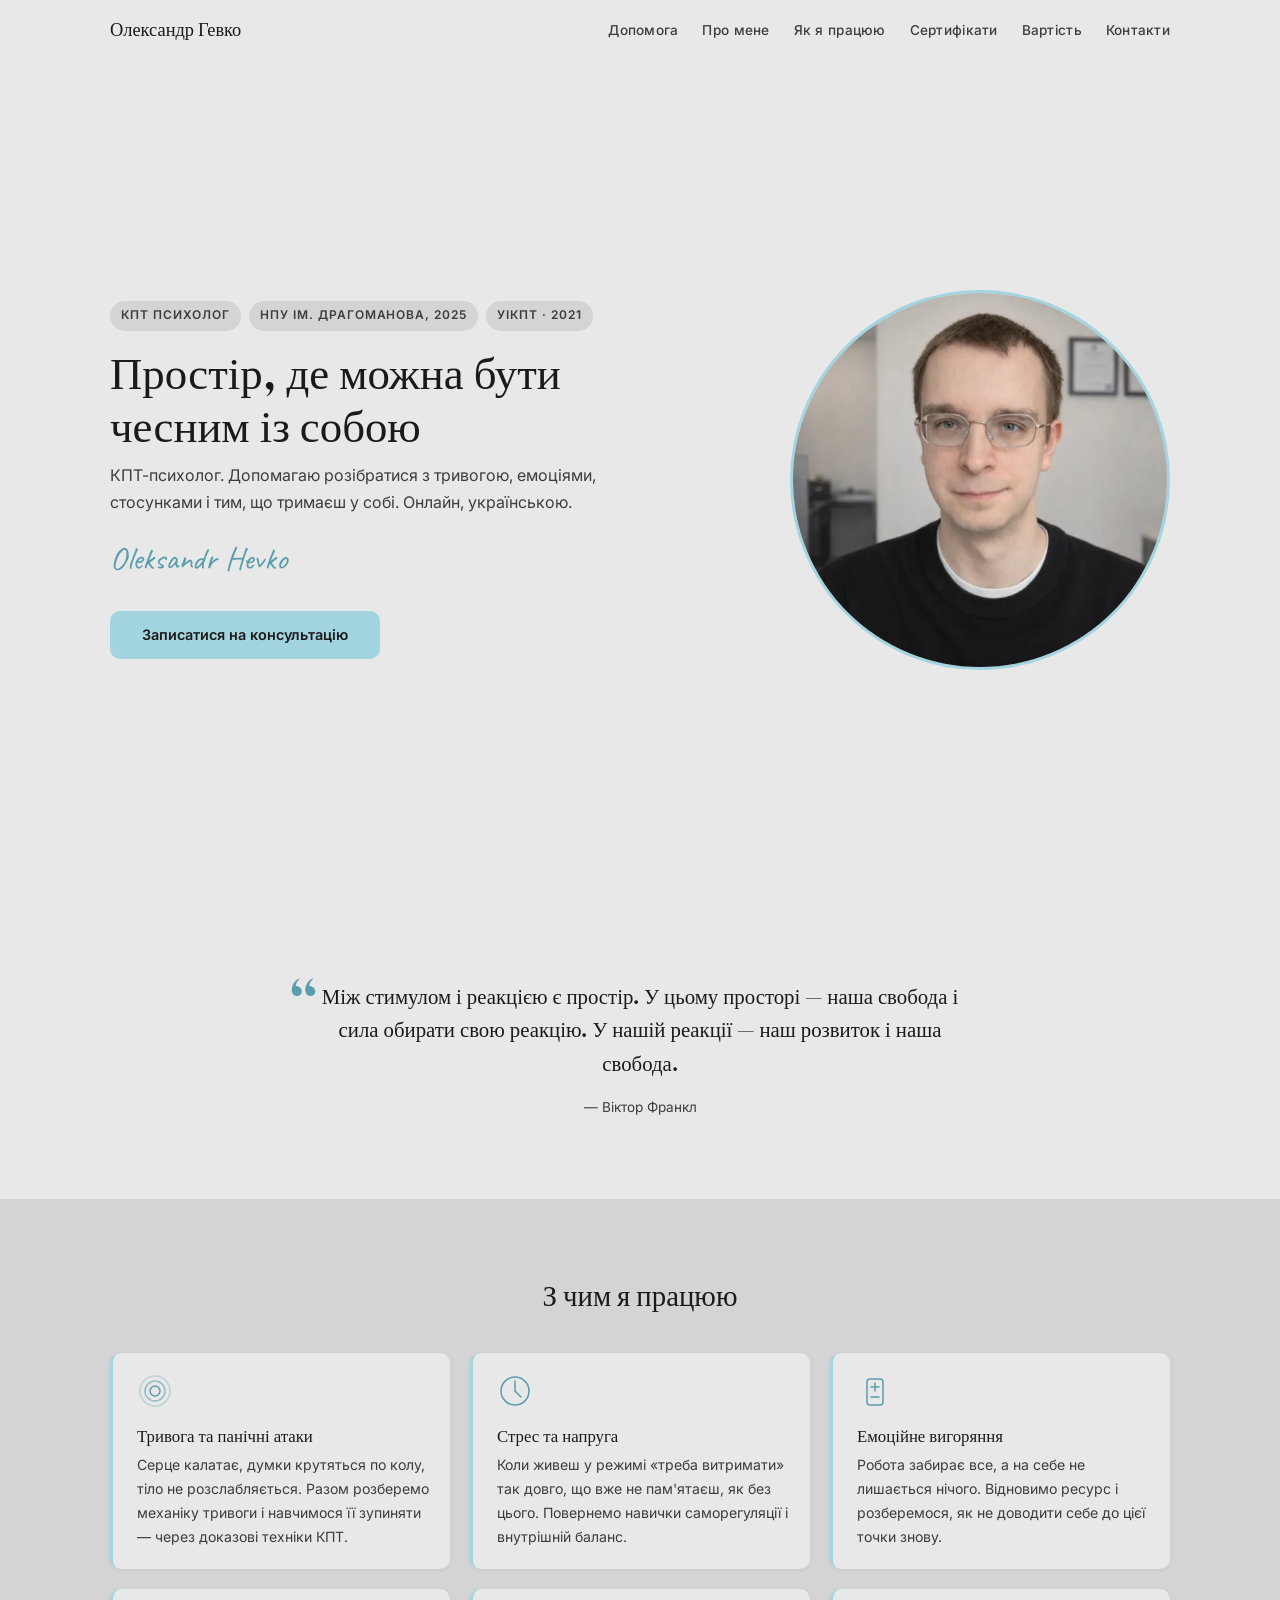
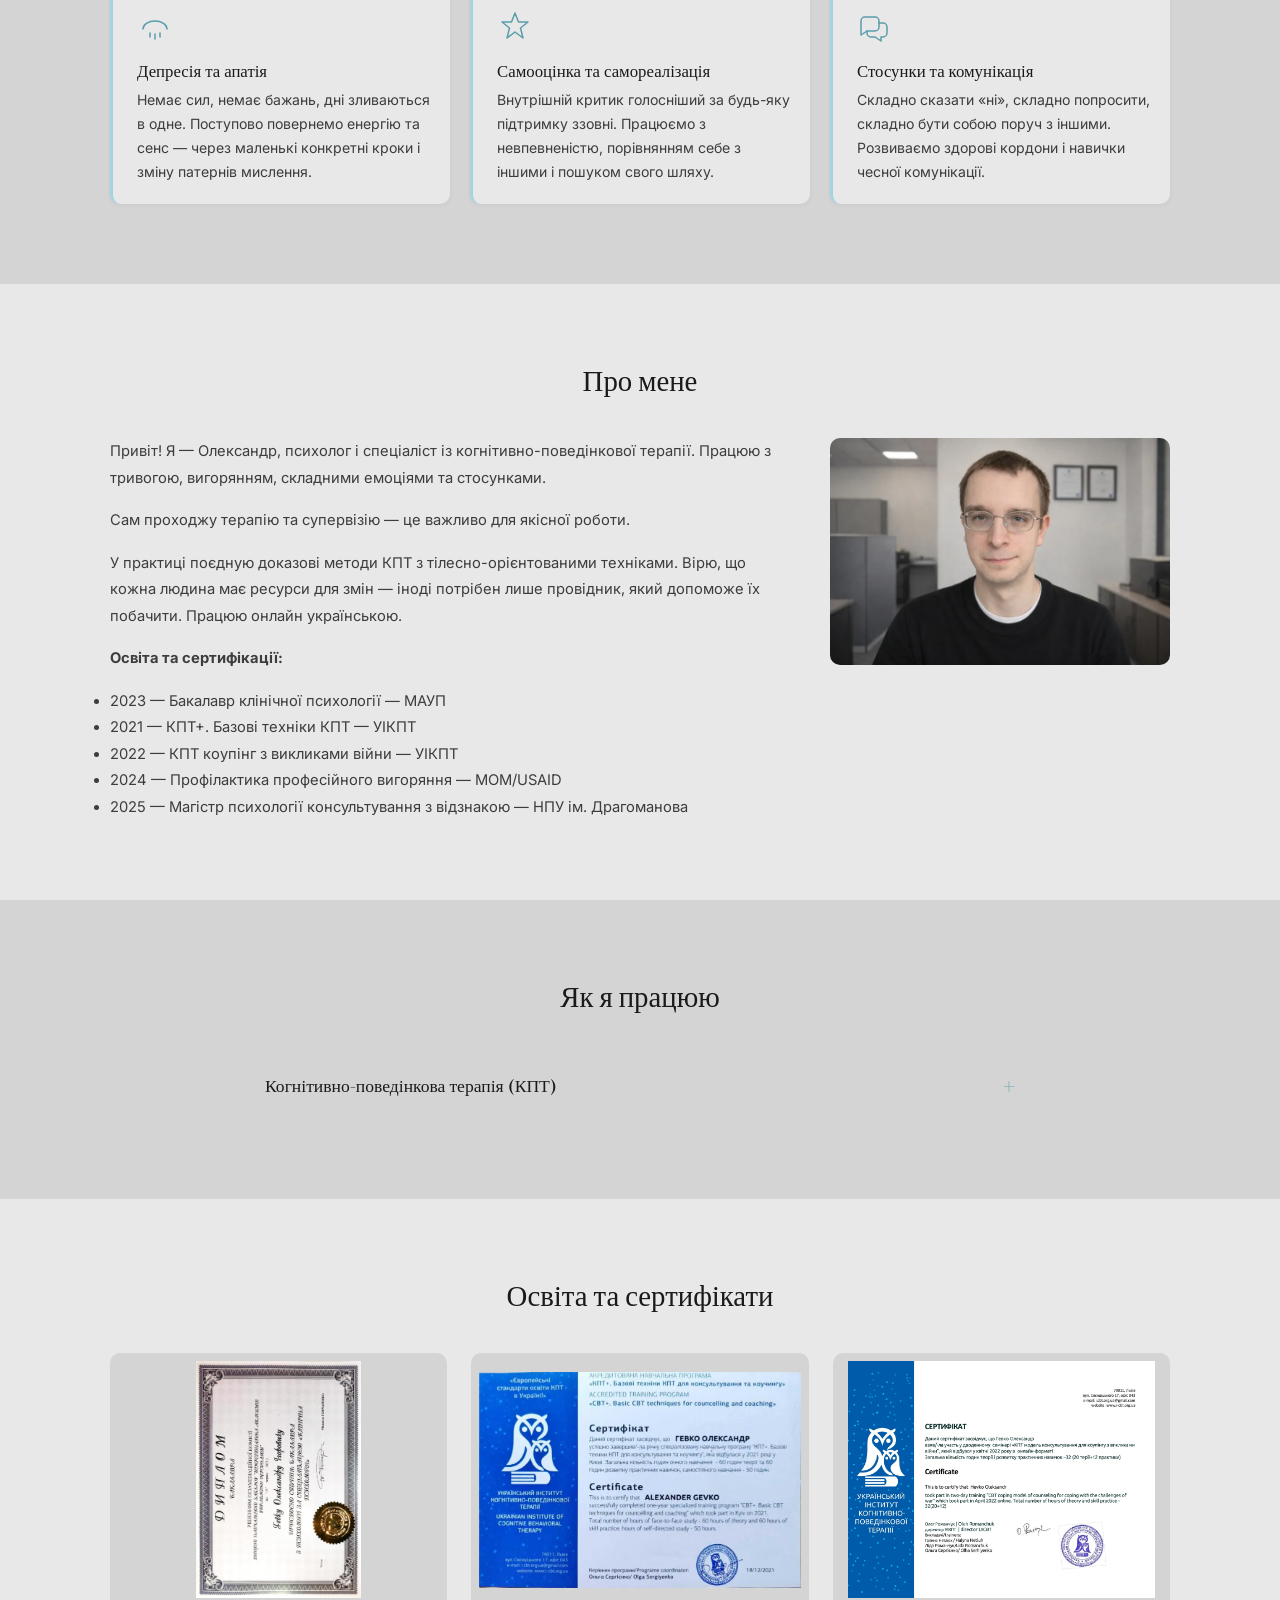
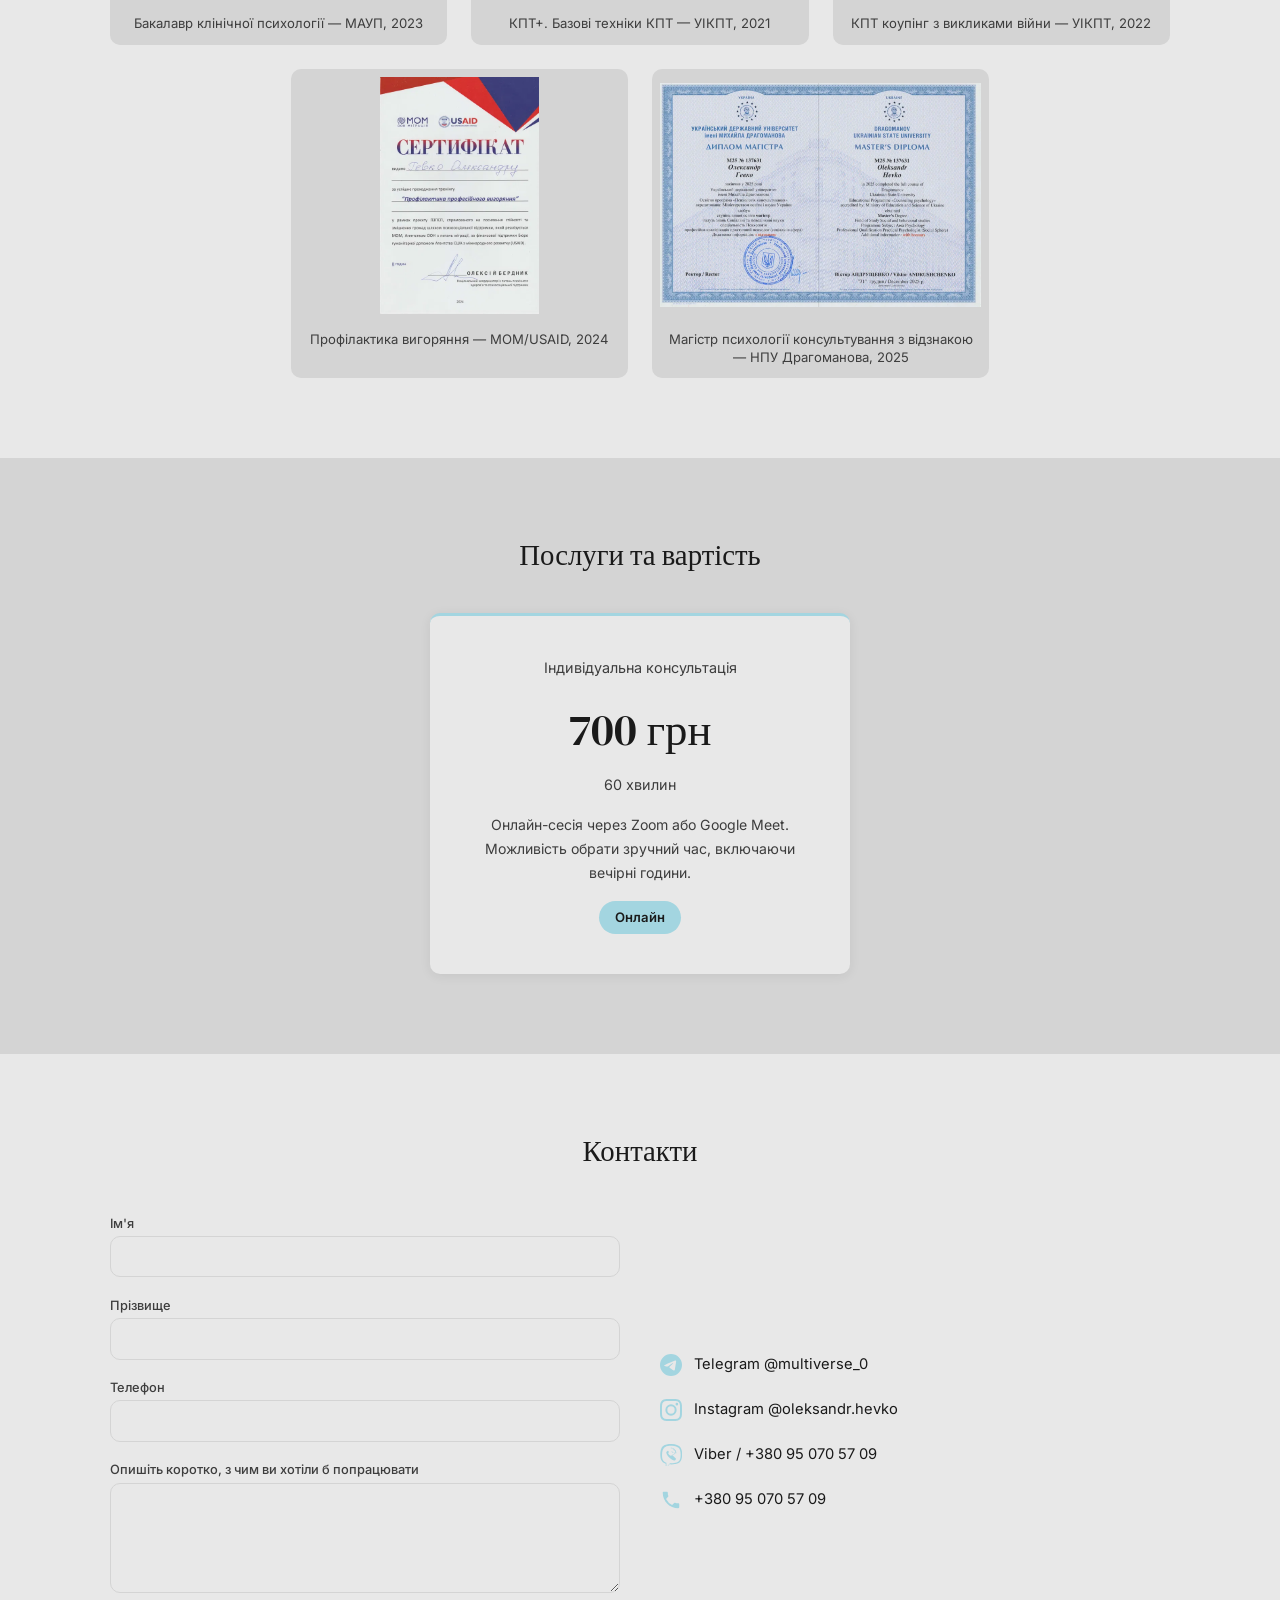
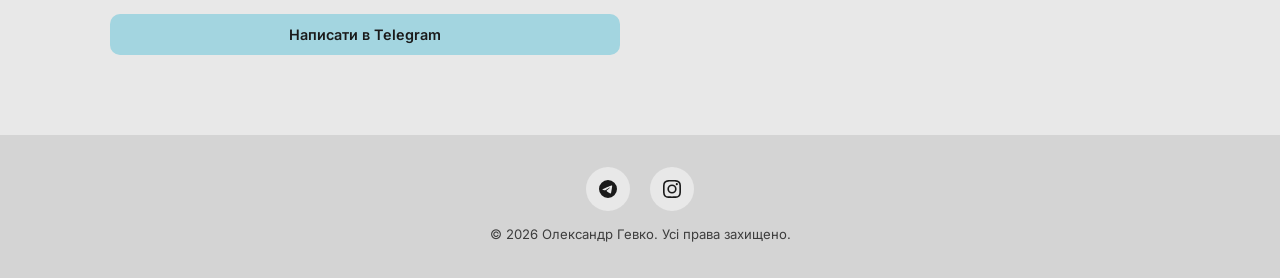
==== commit 8f88b9c7: "Update hero and services section copy Rewrite hero headline and subtitle, rename services section, a" ====
--- a/index.html
+++ b/index.html
@@ -239,8 +239,8 @@
         <span class="hero-tag">НПУ ім. Драгоманова, 2025</span>
         <span class="hero-tag">УІКПТ · 2021</span>
       </div>
-      <h1>Психолог, який розуміє</h1>
-      <p class="hero-subtitle">Когнітивно-поведінкова терапія, робота з тривогою, вигорянням та емоціями. Онлайн-консультації українською.</p>
+      <h1>Простір, де можна бути чесним із собою</h1>
+      <p class="hero-subtitle">КПТ-психолог. Допомагаю розібратися з тривогою, емоціями, стосунками і тим, що тримаєш у собі. Онлайн, українською.</p>
       <span class="hero-sig">Oleksandr Hevko</span>
       <br>
       <a href="#contact" class="hero-cta">Записатися на консультацію</a>
@@ -267,37 +267,37 @@
 <!-- HELP -->
 <section id="help" class="bg-alt">
   <div class="wrap">
-    <h2 class="section-title fade-in">Я можу вам допомогти</h2>
+    <h2 class="section-title fade-in">З чим я працюю</h2>
     <div class="help-grid">
       <div class="help-card fade-in">
         <svg viewBox="0 0 36 36" aria-hidden="true"><circle cx="18" cy="18" r="5"/><circle cx="18" cy="18" r="10" opacity=".6"/><circle cx="18" cy="18" r="15" opacity=".3"/></svg>
         <h3>Тривога та панічні атаки</h3>
-        <p>Зменшення інтенсивності тривожних станів, робота з паніками та фобіями через доказові техніки КПТ.</p>
+        <p>Серце калатає, думки крутяться по колу, тіло не розслабляється. Разом розберемо механіку тривоги і навчимося її зупиняти — через доказові техніки КПТ.</p>
       </div>
       <div class="help-card fade-in">
         <svg viewBox="0 0 36 36" aria-hidden="true"><circle cx="18" cy="18" r="14"/><polyline points="18 8 18 18 24 24"/></svg>
         <h3>Стрес та напруга</h3>
-        <p>Зниження рівня стресу, відновлення внутрішнього балансу та розвиток навичок саморегуляції у складних життєвих обставинах.</p>
+        <p>Коли живеш у режимі «треба витримати» так довго, що вже не пам'ятаєш, як без цього. Повернемо навички саморегуляції і внутрішній баланс.</p>
       </div>
       <div class="help-card fade-in">
         <svg viewBox="0 0 36 36" aria-hidden="true"><rect x="10" y="6" width="16" height="26" rx="3"/><line x1="14" y1="24" x2="22" y2="24"/><line x1="18" y1="10" x2="18" y2="18"/><line x1="14" y1="14" x2="22" y2="14"/></svg>
         <h3>Емоційне вигоряння</h3>
-        <p>Відновлення ресурсного стану, профілактика вигоряння для тих, хто працює у стресових умовах.</p>
+        <p>Робота забирає все, а на себе не лишається нічого. Відновимо ресурс і розберемося, як не доводити себе до цієї точки знову.</p>
       </div>
       <div class="help-card fade-in">
         <svg viewBox="0 0 36 36" aria-hidden="true"><path d="M6 20a12 8 0 0 1 24 0" fill="none"/><line x1="13" y1="24" x2="13" y2="28"/><line x1="18" y1="25" x2="18" y2="30"/><line x1="23" y1="24" x2="23" y2="28"/></svg>
         <h3>Депресія та апатія</h3>
-        <p>Повернення до активного та осмисленого життя через поступові кроки та зміну паттернів мислення.</p>
+        <p>Немає сил, немає бажань, дні зливаються в одне. Поступово повернемо енергію та сенс — через маленькі конкретні кроки і зміну патернів мислення.</p>
       </div>
       <div class="help-card fade-in">
         <svg viewBox="0 0 36 36" aria-hidden="true"><polygon points="18 4 21.5 13 31 13 23.5 19 26 29 18 23 10 29 12.5 19 5 13 14.5 13"/></svg>
         <h3>Самооцінка та самореалізація</h3>
-        <p>Робота з внутрішнім критиком, розвиток впевненості та побудова автентичного шляху розвитку.</p>
+        <p>Внутрішній критик голосніший за будь-яку підтримку ззовні. Працюємо з невпевненістю, порівнянням себе з іншими і пошуком свого шляху.</p>
       </div>
       <div class="help-card fade-in">
         <svg viewBox="0 0 36 36" aria-hidden="true"><path d="M4 24V12a4 4 0 0 1 4-4h10a4 4 0 0 1 4 4v6a4 4 0 0 1-4 4H10l-6 4z"/><path d="M14 22h8a4 4 0 0 0 4-4v-6a4 4 0 0 0-4-4" opacity="0"/><path d="M22 14h4a4 4 0 0 1 4 4v6a4 4 0 0 1-4 4h-2v4l-6-4h-4a4 4 0 0 1-4-4v-2"/></svg>
         <h3>Стосунки та комунікація</h3>
-        <p>Покращення стосунків з оточенням, встановлення здорових кордонів та ефективна комунікація.</p>
+        <p>Складно сказати «ні», складно попросити, складно бути собою поруч з іншими. Розвиваємо здорові кордони і навички чесної комунікації.</p>
       </div>
     </div>
   </div>
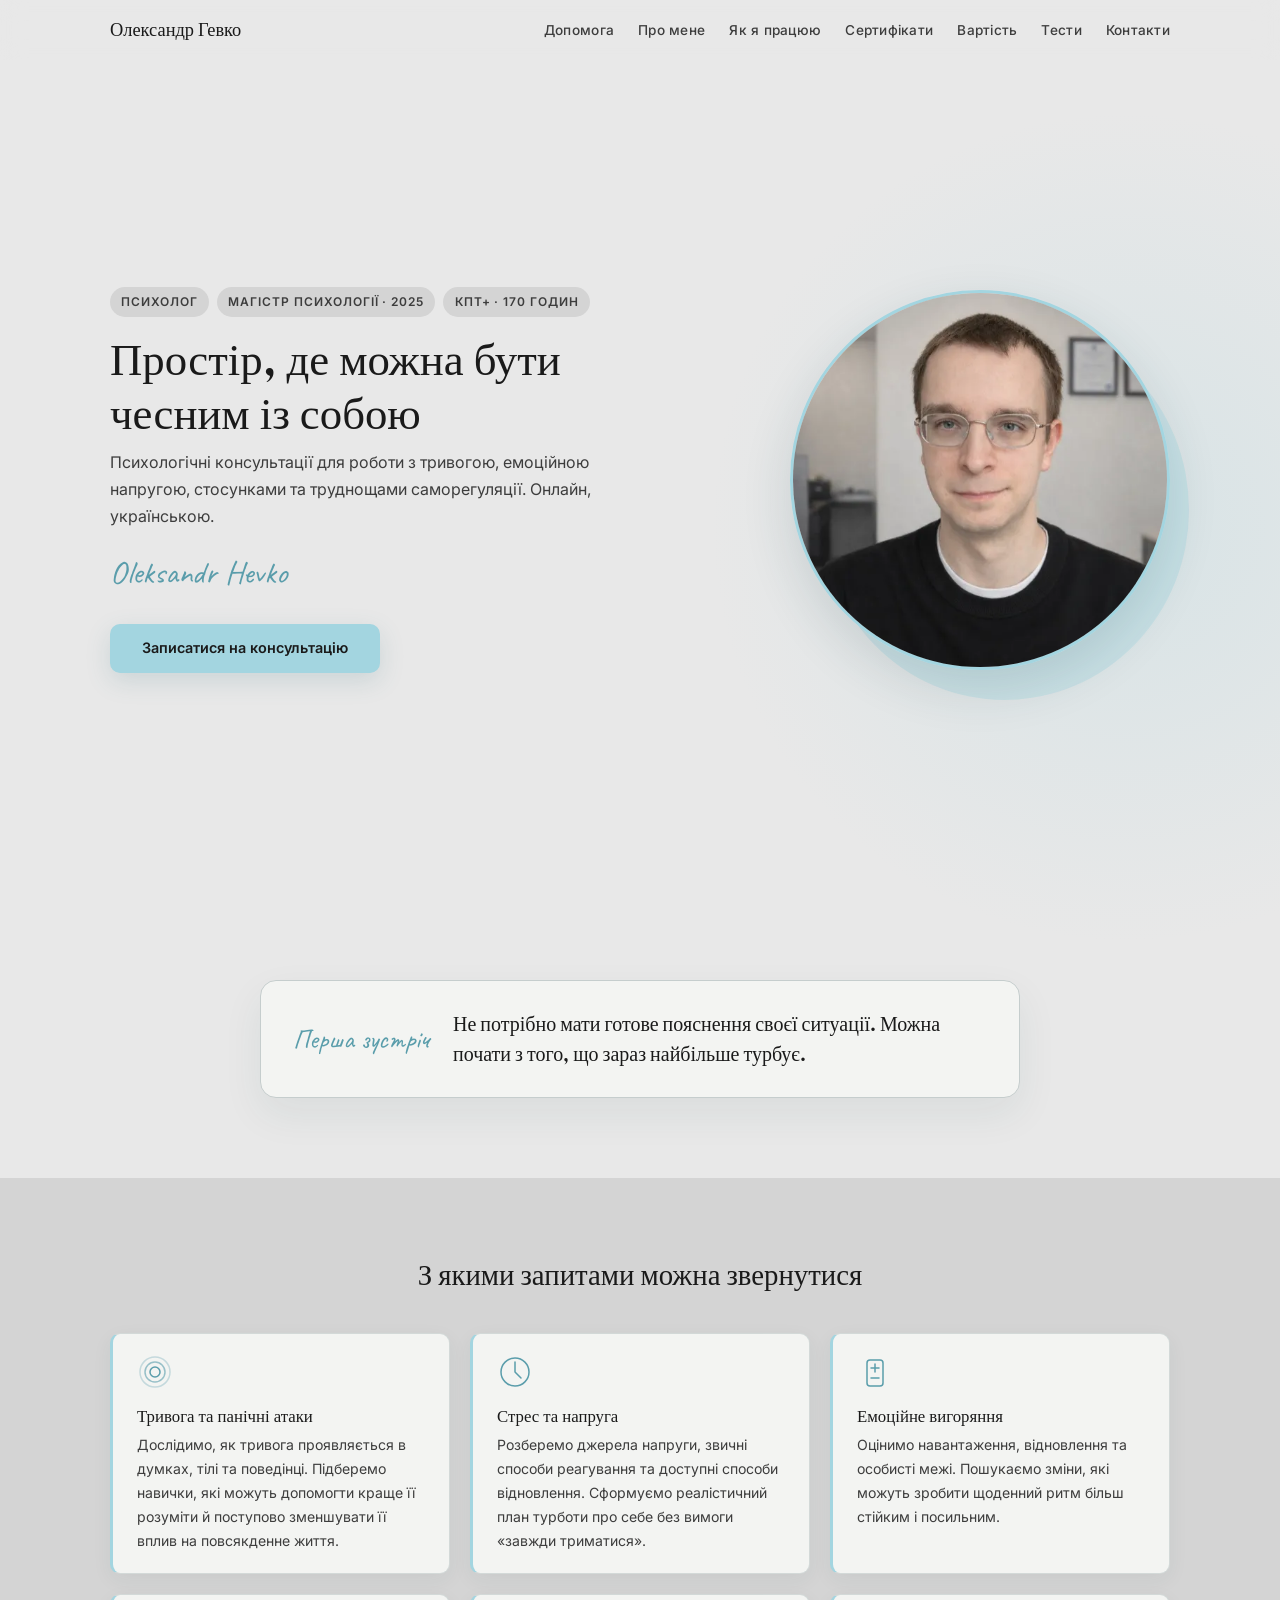
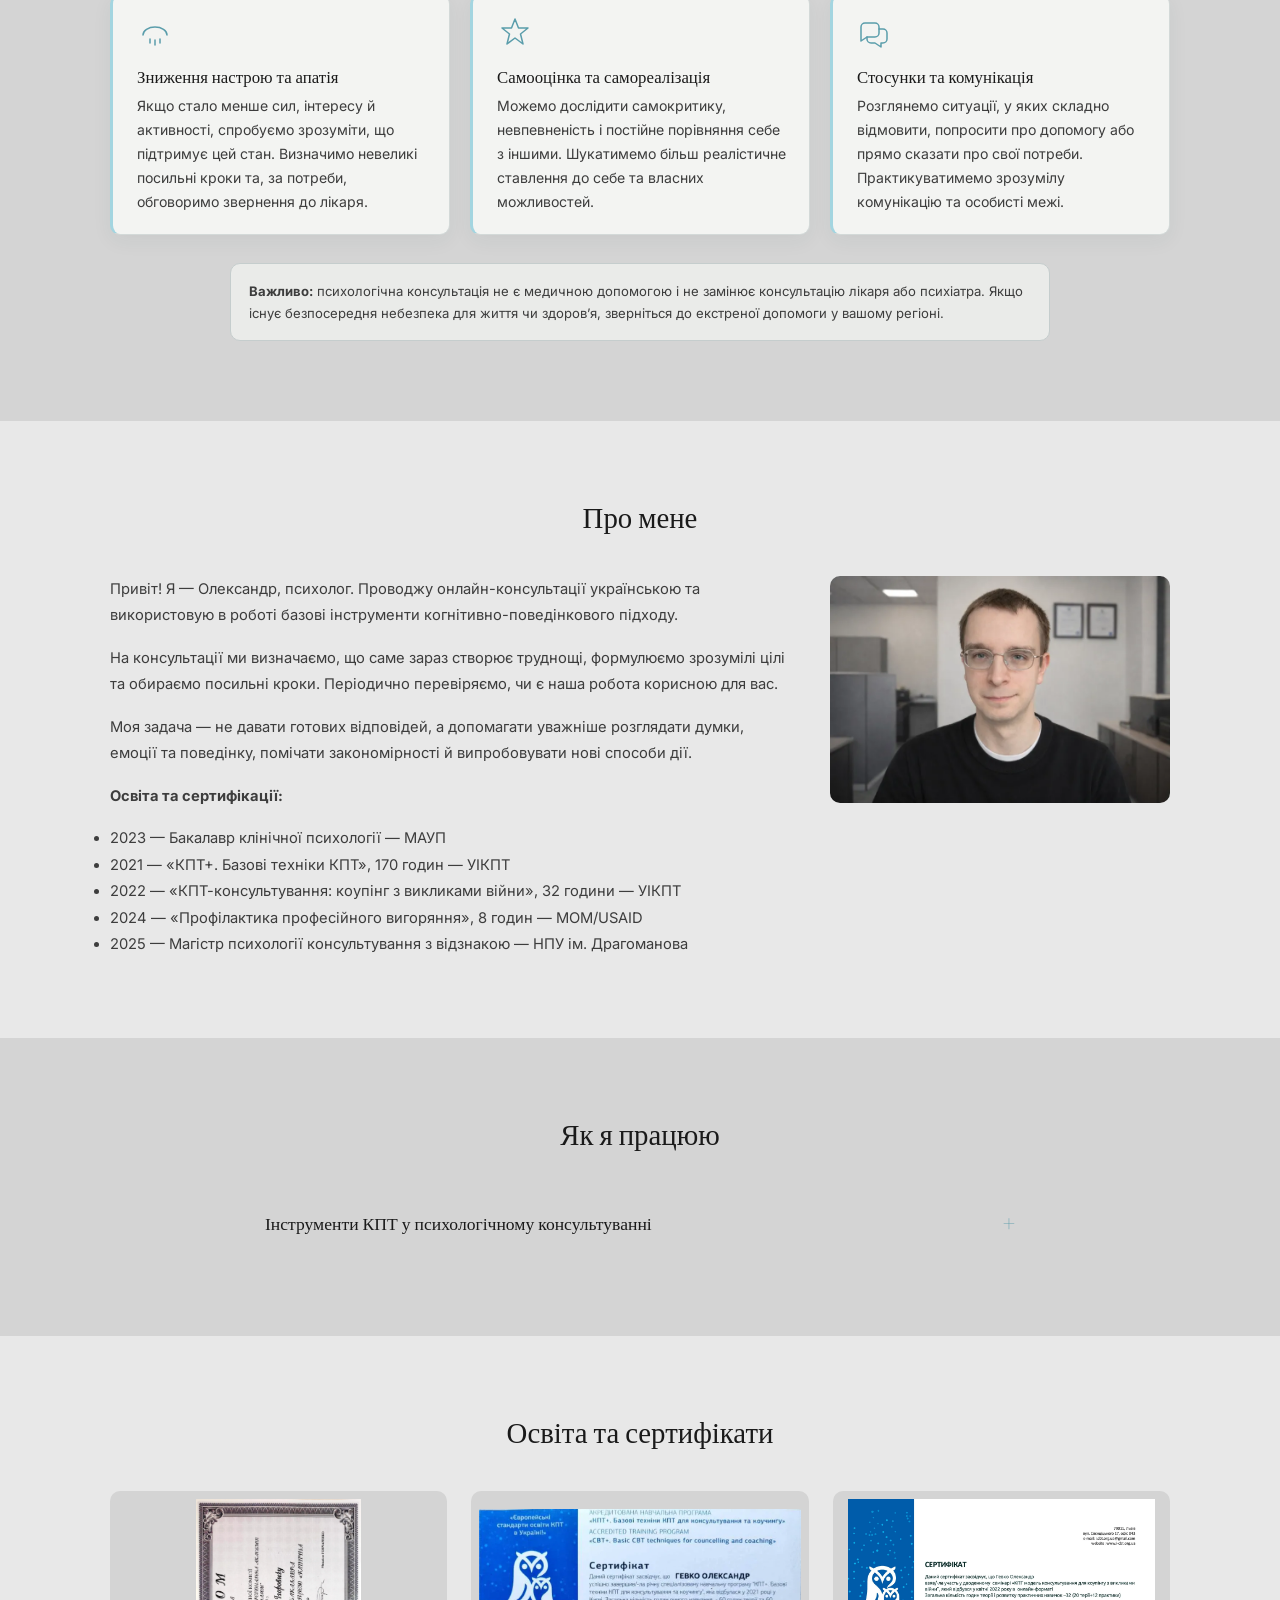
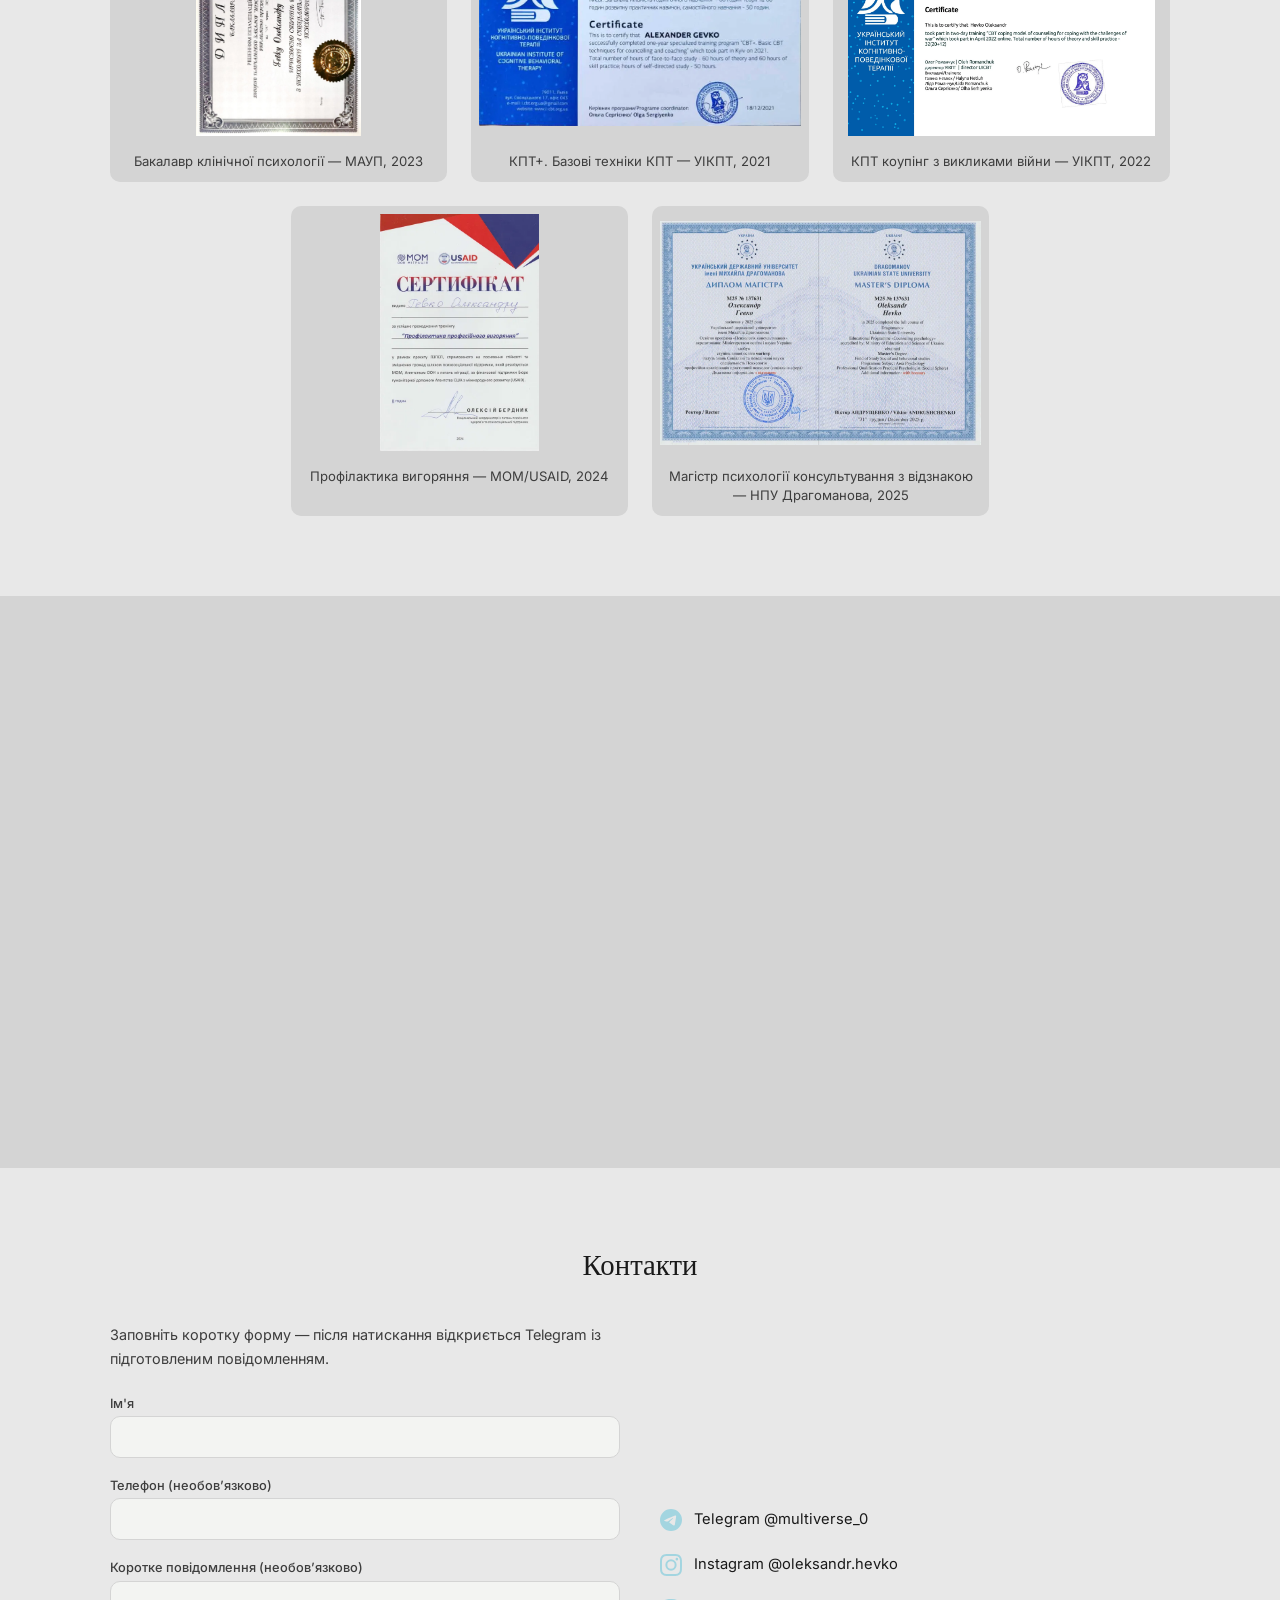
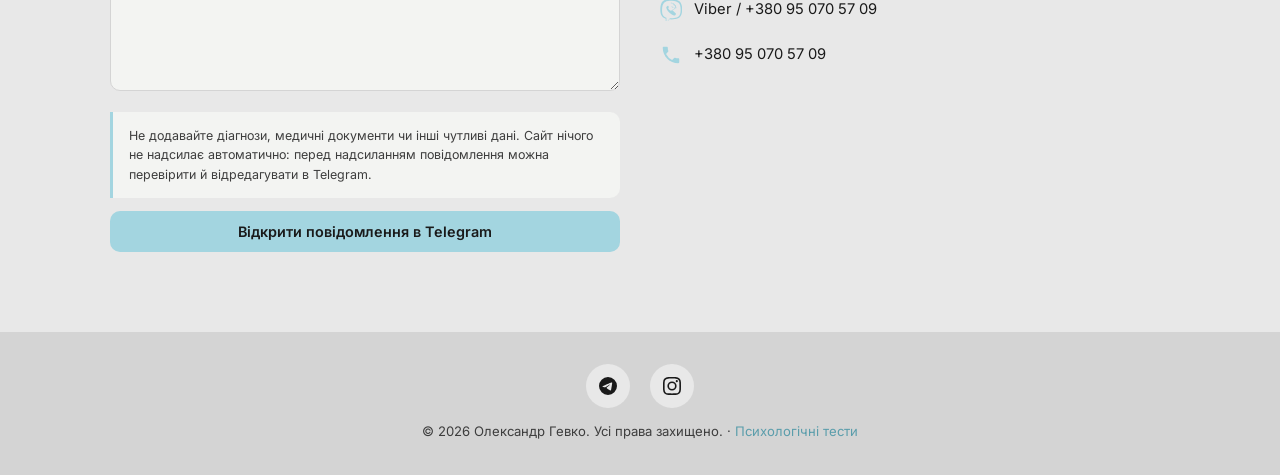
==== commit 643dda3b: "Add GP-CORE test and refine psychologist site" ====
--- a/index.html
+++ b/index.html
@@ -3,10 +3,10 @@
 <head>
 <meta charset="UTF-8">
 <meta name="viewport" content="width=device-width, initial-scale=1.0">
-<title>Психолог Олександр Гевко — онлайн-консультації | КПТ</title>
-<meta name="description" content="Олександр Гевко — психолог, спеціаліст із КПТ терапії, тривожних розладів та емоційного вигоряння. Онлайн-консультації українською.">
-<meta property="og:title" content="Психолог Олександр Гевко — онлайн-консультації | КПТ">
-<meta property="og:description" content="Олександр Гевко — психолог, спеціаліст із КПТ терапії, тривожних розладів та емоційного вигоряння.">
+<title>Психолог Олександр Гевко — онлайн-консультації</title>
+<meta name="description" content="Олександр Гевко — психолог. Онлайн-консультації українською з використанням інструментів когнітивно-поведінкового підходу.">
+<meta property="og:title" content="Психолог Олександр Гевко — онлайн-консультації">
+<meta property="og:description" content="Психологічні онлайн-консультації українською з використанням інструментів когнітивно-поведінкового підходу.">
 <meta property="og:type" content="website">
 <meta property="og:locale" content="uk_UA">
 <link rel="icon" href="data:image/svg+xml,<svg xmlns='http://www.w3.org/2000/svg' viewBox='0 0 100 100'><rect fill='%23A3D5E0' rx='18' width='100' height='100'/><text x='50' y='68' font-size='48' font-family='serif' fill='%231A1A1A' text-anchor='middle'>ОГ</text></svg>">
@@ -17,6 +17,7 @@
 *,*::before,*::after{box-sizing:border-box;margin:0;padding:0}
 :root{
   --bg:#E8E8E8;--bg-alt:#D4D4D4;--accent:#A3D5E0;--accent-text:#5A9DAB;
+  --surface:#F3F4F2;--line:#C5CDCD;
   --text:#1A1A1A;--text-secondary:#3D3D3D;
   --font-heading:'DM Serif Display',serif;
   --font-body:'Inter',sans-serif;
@@ -25,10 +26,12 @@
   --max-w:1100px;--radius:10px;
 }
 @media(prefers-color-scheme:dark){
-  :root{--bg:#1A1A1A;--bg-alt:#2A2A2A;--accent:#7BBFCC;--accent-text:#7BBFCC;--text:#E8E8E8;--text-secondary:#AAAAAA}
+  :root{--bg:#1A1A1A;--bg-alt:#2A2A2A;--surface:#232525;--line:#3D484A;--accent:#7BBFCC;--accent-text:#7BBFCC;--text:#E8E8E8;--text-secondary:#AAAAAA}
 }
 html{scroll-behavior:smooth;scroll-padding-top:var(--nav-h)}
-body{font-family:var(--font-body);color:var(--text);background:var(--bg);line-height:1.7;overflow-x:hidden}
+body{font-family:var(--font-body);color:var(--text);
+  background:radial-gradient(circle at 88% 10%,color-mix(in srgb,var(--accent) 24%,transparent),transparent 26rem),var(--bg);
+  line-height:1.7;overflow-x:hidden}
 img{display:block;max-width:100%;height:auto}
 a{color:var(--accent-text);text-decoration:none}
 a:hover{text-decoration:underline}
@@ -52,7 +55,7 @@
 .burger.active span:nth-child(2){opacity:0}
 .burger.active span:nth-child(3){transform:translateY(-7px) rotate(-45deg)}
 
-@media(max-width:639px){
+@media(max-width:899px){
   .burger{display:flex}
   .nav-links{position:fixed;top:var(--nav-h);left:0;width:100%;flex-direction:column;
     background:var(--bg);padding:1.5rem;gap:.75rem;max-height:calc(100vh - var(--nav-h));overflow-y:auto;
@@ -64,8 +67,11 @@
 .hero{min-height:100vh;min-height:100dvh;display:flex;align-items:center;padding-top:calc(var(--nav-h) + 2rem);padding-bottom:2rem}
 .hero .wrap{display:grid;grid-template-columns:1fr;gap:2rem;align-items:center}
 .hero-text{order:2}
-.hero-photo{order:1;justify-self:center}
-.hero-photo img{width:260px;height:260px;object-fit:cover;border-radius:50%;border:3px solid var(--accent)}
+.hero-photo{order:1;justify-self:center;position:relative;isolation:isolate}
+.hero-photo::before{content:'';position:absolute;inset:8% -5% -8% 8%;border-radius:50%;
+  background:color-mix(in srgb,var(--accent) 38%,transparent);z-index:-1}
+.hero-photo img{width:260px;height:260px;object-fit:cover;border-radius:50%;border:3px solid var(--accent);
+  box-shadow:0 18px 50px rgba(34,65,70,.14)}
 .hero-tags{display:flex;flex-wrap:wrap;gap:.5rem;margin-bottom:1rem}
 .hero-tag{font-size:.75rem;font-weight:600;letter-spacing:.08em;text-transform:uppercase;
   padding:.3rem .7rem;border-radius:20px;background:var(--bg-alt);color:var(--text-secondary)}
@@ -73,8 +79,9 @@
 .hero-subtitle{font-size:1rem;color:var(--text-secondary);margin-bottom:1rem}
 .hero-sig{font-family:var(--font-sig);font-size:2rem;color:var(--accent-text)}
 .hero-cta{display:inline-block;margin-top:1.5rem;padding:.75rem 2rem;background:var(--accent);color:#1A1A1A;
-  border-radius:var(--radius);font-weight:600;font-size:.9rem;transition:opacity .2s}
-.hero-cta:hover{opacity:.85;text-decoration:none}
+  border-radius:var(--radius);font-weight:600;font-size:.9rem;box-shadow:0 8px 24px rgba(72,130,141,.18);
+  transition:opacity .2s,transform .2s}
+.hero-cta:hover{opacity:.9;transform:translateY(-2px);text-decoration:none}
 
 @media(min-width:640px){
   .hero .wrap{grid-template-columns:1fr 1fr}
@@ -88,13 +95,14 @@
 }
 
 
-/* ── QUOTE ── */
-.quote-section{padding:var(--section-py) 0;text-align:center}
-.quote-section blockquote{font-family:var(--font-heading);font-size:1.3rem;max-width:700px;margin:0 auto;
-  color:var(--text);line-height:1.6;position:relative;padding:0 1.5rem}
-.quote-section blockquote::before{content:'\201C';font-size:4rem;color:var(--accent-text);position:absolute;top:-.5rem;left:0;line-height:1}
-.quote-section figcaption{display:block;margin-top:1rem;font-size:.85rem;color:var(--text-secondary);font-style:normal}
-.quote-section figure{margin:0}
+/* ── FIRST STEP NOTE ── */
+.quote-section{padding:var(--section-py) 0}
+.first-step-note{max-width:760px;margin:0 auto;display:grid;grid-template-columns:auto 1fr;gap:1.5rem;
+  align-items:center;padding:1.75rem 2rem;border:1px solid var(--line);border-radius:16px;background:var(--surface);
+  box-shadow:0 16px 40px rgba(34,65,70,.07)}
+.first-step-label{font-family:var(--font-sig);font-size:1.7rem;color:var(--accent-text);white-space:nowrap}
+.first-step-note p{font-family:var(--font-heading);font-size:1.25rem;line-height:1.5}
+@media(max-width:639px){.first-step-note{grid-template-columns:1fr;gap:.5rem;padding:1.5rem}.first-step-note p{font-size:1.15rem}}
 
 /* ── SECTIONS ── */
 section{padding:var(--section-py) 0}
@@ -103,13 +111,16 @@
 
 /* ── HELP CARDS ── */
 .help-grid{display:grid;gap:1.25rem;grid-template-columns:1fr}
-.help-card{background:var(--bg);padding:1.25rem 1.25rem 1.25rem 1.5rem;border-radius:var(--radius);
-  border-left:3px solid var(--accent);box-shadow:0 1px 4px rgba(0,0,0,.06)}
+.help-card{background:var(--surface);padding:1.25rem 1.25rem 1.25rem 1.5rem;border-radius:var(--radius);
+  border:1px solid color-mix(in srgb,var(--line) 70%,transparent);border-left:3px solid var(--accent);
+  box-shadow:0 6px 20px rgba(34,65,70,.06)}
 .help-card h3{font-size:1.05rem;margin-bottom:.35rem}
 .help-card p{font-size:.88rem;color:var(--text-secondary)}
 .help-card svg{width:36px;height:36px;margin-bottom:.6rem;stroke:var(--accent-text);fill:none;stroke-width:1.5;stroke-linecap:round;stroke-linejoin:round}
 @media(min-width:640px){.help-grid{grid-template-columns:1fr 1fr}}
 @media(min-width:900px){.help-grid{grid-template-columns:1fr 1fr 1fr}}
+.scope-note{max-width:820px;margin:1.75rem auto 0;padding:1rem 1.15rem;border-radius:var(--radius);
+  border:1px solid var(--line);font-size:.82rem;color:var(--text-secondary);background:color-mix(in srgb,var(--surface) 72%,transparent)}
 
 /* ── ACCORDIONS ── */
 .accordion{max-width:750px;margin:0 auto}
@@ -166,7 +177,7 @@
 .lightbox-next{right:1rem;top:50%;transform:translateY(-50%)}
 
 /* ── PRICING ── */
-.pricing-card{max-width:420px;margin:0 auto;background:var(--bg);border-radius:var(--radius);
+.pricing-card{max-width:420px;margin:0 auto;background:var(--surface);border-radius:var(--radius);
   padding:2.5rem 2rem;text-align:center;box-shadow:0 2px 12px rgba(0,0,0,.07);border-top:3px solid var(--accent)}
 .pricing-amount{font-family:var(--font-heading);font-size:2.8rem;color:var(--text);margin:.75rem 0 .25rem}
 .pricing-unit{font-size:.9rem;color:var(--text-secondary)}
@@ -178,9 +189,10 @@
 .contact-grid{display:grid;gap:2.5rem;grid-template-columns:1fr}
 @media(min-width:640px){.contact-grid{grid-template-columns:1fr 1fr}}
 .contact-form{display:flex;flex-direction:column;gap:.85rem}
+.form-intro{font-size:.9rem;color:var(--text-secondary);margin-bottom:.25rem}
 .contact-form label{font-size:.8rem;font-weight:500;color:var(--text-secondary);margin-bottom:.15rem}
 .contact-form input,.contact-form textarea{width:100%;padding:.7rem .85rem;border:1px solid var(--bg-alt);
-  border-radius:var(--radius);background:var(--bg);color:var(--text);font-family:var(--font-body);font-size:.9rem;
+  border-radius:var(--radius);background:var(--surface);color:var(--text);font-family:var(--font-body);font-size:.9rem;
   transition:border-color .2s}
 .contact-form input:focus,.contact-form textarea:focus{outline:2px solid var(--accent-text);outline-offset:2px;border-color:var(--accent)}
 .contact-form textarea{min-height:110px;resize:vertical}
@@ -188,6 +200,8 @@
   border-radius:var(--radius);font-weight:600;font-size:.9rem;cursor:pointer;transition:opacity .2s;
   font-family:var(--font-body)}
 .contact-form button:hover{opacity:.85}
+.form-notice{font-size:.78rem;line-height:1.55;color:var(--text-secondary);padding:.85rem 1rem;
+  border-left:3px solid var(--accent);background:var(--surface);border-radius:0 var(--radius) var(--radius) 0}
 .contact-info{display:flex;flex-direction:column;gap:1.25rem;justify-content:center}
 .contact-link{display:flex;align-items:center;gap:.75rem;font-size:.92rem;color:var(--text)}
 .contact-link svg{width:22px;height:22px;flex-shrink:0;fill:var(--accent)}
@@ -223,6 +237,7 @@
       <li><a href="#method">Як я працюю</a></li>
       <li><a href="#certificates">Сертифікати</a></li>
       <li><a href="#pricing">Вартість</a></li>
+      <li><a href="tests.html">Тести</a></li>
       <li><a href="#contact">Контакти</a></li>
     </ul>
   </div>
@@ -235,12 +250,12 @@
   <div class="wrap">
     <div class="hero-text">
       <div class="hero-tags">
-        <span class="hero-tag">КПТ Психолог</span>
-        <span class="hero-tag">НПУ ім. Драгоманова, 2025</span>
-        <span class="hero-tag">УІКПТ · 2021</span>
+        <span class="hero-tag">Психолог</span>
+        <span class="hero-tag">Магістр психології · 2025</span>
+        <span class="hero-tag">КПТ+ · 170 годин</span>
       </div>
       <h1>Простір, де можна бути чесним із собою</h1>
-      <p class="hero-subtitle">КПТ-психолог. Допомагаю розібратися з тривогою, емоціями, стосунками і тим, що тримаєш у собі. Онлайн, українською.</p>
+      <p class="hero-subtitle">Психологічні консультації для роботи з тривогою, емоційною напругою, стосунками та труднощами саморегуляції. Онлайн, українською.</p>
       <span class="hero-sig">Oleksandr Hevko</span>
       <br>
       <a href="#contact" class="hero-cta">Записатися на консультацію</a>
@@ -252,54 +267,53 @@
 </section>
 
 
-<!-- QUOTE -->
+<!-- FIRST STEP NOTE -->
 <section class="quote-section">
-  <div class="wrap fade-in">
-    <figure>
-      <blockquote>
-        Між стимулом і реакцією є простір. У цьому просторі — наша свобода і сила обирати свою реакцію. У нашій реакції — наш розвиток і наша свобода.
-      </blockquote>
-      <figcaption>— Віктор Франкл</figcaption>
-    </figure>
+  <div class="wrap">
+    <div class="first-step-note fade-in">
+      <span class="first-step-label">Перша зустріч</span>
+      <p>Не потрібно мати готове пояснення своєї ситуації. Можна почати з того, що зараз найбільше турбує.</p>
+    </div>
   </div>
 </section>
 
 <!-- HELP -->
 <section id="help" class="bg-alt">
   <div class="wrap">
-    <h2 class="section-title fade-in">З чим я працюю</h2>
+    <h2 class="section-title fade-in">З якими запитами можна звернутися</h2>
     <div class="help-grid">
       <div class="help-card fade-in">
         <svg viewBox="0 0 36 36" aria-hidden="true"><circle cx="18" cy="18" r="5"/><circle cx="18" cy="18" r="10" opacity=".6"/><circle cx="18" cy="18" r="15" opacity=".3"/></svg>
         <h3>Тривога та панічні атаки</h3>
-        <p>Серце калатає, думки крутяться по колу, тіло не розслабляється. Разом розберемо механіку тривоги і навчимося її зупиняти — через доказові техніки КПТ.</p>
+        <p>Дослідимо, як тривога проявляється в думках, тілі та поведінці. Підберемо навички, які можуть допомогти краще її розуміти й поступово зменшувати її вплив на повсякденне життя.</p>
       </div>
       <div class="help-card fade-in">
         <svg viewBox="0 0 36 36" aria-hidden="true"><circle cx="18" cy="18" r="14"/><polyline points="18 8 18 18 24 24"/></svg>
         <h3>Стрес та напруга</h3>
-        <p>Коли живеш у режимі «треба витримати» так довго, що вже не пам'ятаєш, як без цього. Повернемо навички саморегуляції і внутрішній баланс.</p>
+        <p>Розберемо джерела напруги, звичні способи реагування та доступні способи відновлення. Сформуємо реалістичний план турботи про себе без вимоги «завжди триматися».</p>
       </div>
       <div class="help-card fade-in">
         <svg viewBox="0 0 36 36" aria-hidden="true"><rect x="10" y="6" width="16" height="26" rx="3"/><line x1="14" y1="24" x2="22" y2="24"/><line x1="18" y1="10" x2="18" y2="18"/><line x1="14" y1="14" x2="22" y2="14"/></svg>
         <h3>Емоційне вигоряння</h3>
-        <p>Робота забирає все, а на себе не лишається нічого. Відновимо ресурс і розберемося, як не доводити себе до цієї точки знову.</p>
+        <p>Оцінимо навантаження, відновлення та особисті межі. Пошукаємо зміни, які можуть зробити щоденний ритм більш стійким і посильним.</p>
       </div>
       <div class="help-card fade-in">
         <svg viewBox="0 0 36 36" aria-hidden="true"><path d="M6 20a12 8 0 0 1 24 0" fill="none"/><line x1="13" y1="24" x2="13" y2="28"/><line x1="18" y1="25" x2="18" y2="30"/><line x1="23" y1="24" x2="23" y2="28"/></svg>
-        <h3>Депресія та апатія</h3>
-        <p>Немає сил, немає бажань, дні зливаються в одне. Поступово повернемо енергію та сенс — через маленькі конкретні кроки і зміну патернів мислення.</p>
+        <h3>Зниження настрою та апатія</h3>
+        <p>Якщо стало менше сил, інтересу й активності, спробуємо зрозуміти, що підтримує цей стан. Визначимо невеликі посильні кроки та, за потреби, обговоримо звернення до лікаря.</p>
       </div>
       <div class="help-card fade-in">
         <svg viewBox="0 0 36 36" aria-hidden="true"><polygon points="18 4 21.5 13 31 13 23.5 19 26 29 18 23 10 29 12.5 19 5 13 14.5 13"/></svg>
         <h3>Самооцінка та самореалізація</h3>
-        <p>Внутрішній критик голосніший за будь-яку підтримку ззовні. Працюємо з невпевненістю, порівнянням себе з іншими і пошуком свого шляху.</p>
+        <p>Можемо дослідити самокритику, невпевненість і постійне порівняння себе з іншими. Шукатимемо більш реалістичне ставлення до себе та власних можливостей.</p>
       </div>
       <div class="help-card fade-in">
         <svg viewBox="0 0 36 36" aria-hidden="true"><path d="M4 24V12a4 4 0 0 1 4-4h10a4 4 0 0 1 4 4v6a4 4 0 0 1-4 4H10l-6 4z"/><path d="M14 22h8a4 4 0 0 0 4-4v-6a4 4 0 0 0-4-4" opacity="0"/><path d="M22 14h4a4 4 0 0 1 4 4v6a4 4 0 0 1-4 4h-2v4l-6-4h-4a4 4 0 0 1-4-4v-2"/></svg>
         <h3>Стосунки та комунікація</h3>
-        <p>Складно сказати «ні», складно попросити, складно бути собою поруч з іншими. Розвиваємо здорові кордони і навички чесної комунікації.</p>
-      </div>
-    </div>
+        <p>Розглянемо ситуації, у яких складно відмовити, попросити про допомогу або прямо сказати про свої потреби. Практикуватимемо зрозумілу комунікацію та особисті межі.</p>
+      </div>
+    </div>
+    <p class="scope-note fade-in"><strong>Важливо:</strong> психологічна консультація не є медичною допомогою і не замінює консультацію лікаря або психіатра. Якщо існує безпосередня небезпека для життя чи здоров’я, зверніться до екстреної допомоги у вашому регіоні.</p>
   </div>
 </section>
 
@@ -309,15 +323,15 @@
     <h2 class="section-title fade-in">Про мене</h2>
     <div class="about-grid fade-in">
       <div class="about-text">
-        <p>Привіт! Я — Олександр, психолог і спеціаліст із когнітивно-поведінкової терапії. Працюю з тривогою, вигорянням, складними емоціями та стосунками.</p>
-        <p>Сам проходжу терапію та супервізію — це важливо для якісної роботи.</p>
-        <p>У практиці поєдную доказові методи КПТ з тілесно-орієнтованими техніками. Вірю, що кожна людина має ресурси для змін — іноді потрібен лише провідник, який допоможе їх побачити. Працюю онлайн українською.</p>
+        <p>Привіт! Я — Олександр, психолог. Проводжу онлайн-консультації українською та використовую в роботі базові інструменти когнітивно-поведінкового підходу.</p>
+        <p>На консультації ми визначаємо, що саме зараз створює труднощі, формулюємо зрозумілі цілі та обираємо посильні кроки. Періодично перевіряємо, чи є наша робота корисною для вас.</p>
+        <p>Моя задача — не давати готових відповідей, а допомагати уважніше розглядати думки, емоції та поведінку, помічати закономірності й випробовувати нові способи дії.</p>
         <p><strong>Освіта та сертифікації:</strong></p>
         <ul>
           <li>2023 — Бакалавр клінічної психології — МАУП</li>
-          <li>2021 — КПТ+. Базові техніки КПТ — УІКПТ</li>
-          <li>2022 — КПТ коупінг з викликами війни — УІКПТ</li>
-          <li>2024 — Профілактика професійного вигоряння — МОМ/USAID</li>
+          <li>2021 — «КПТ+. Базові техніки КПТ», 170 годин — УІКПТ</li>
+          <li>2022 — «КПТ-консультування: коупінг з викликами війни», 32 години — УІКПТ</li>
+          <li>2024 — «Профілактика професійного вигоряння», 8 годин — МОМ/USAID</li>
           <li>2025 — Магістр психології консультування з відзнакою — НПУ ім.&nbsp;Драгоманова</li>
         </ul>
       </div>
@@ -334,18 +348,18 @@
     <h2 class="section-title fade-in">Як я працюю</h2>
     <div class="accordion fade-in" data-accordion-group="method">
       <div class="accordion-item">
-        <button class="accordion-header" aria-expanded="false" aria-controls="method-1" id="method-btn-1">Когнітивно-поведінкова терапія (КПТ)</button>
+        <button class="accordion-header" aria-expanded="false" aria-controls="method-1" id="method-btn-1">Інструменти КПТ у психологічному консультуванні</button>
         <div class="accordion-body" id="method-1" role="region" aria-labelledby="method-btn-1"><div class="accordion-body-inner">
-          <p>КПТ — це науково обґрунтований підхід, що допомагає виявити та змінити негативні паттерни мислення та поведінки. Це один із найбільш досліджених та ефективних методів сучасної психотерапії.</p>
-          <p>На сесіях ми разом:</p>
+          <p>Когнітивно-поведінковий підхід допомагає розглядати зв’язок між ситуаціями, думками, емоціями та діями. У консультуванні я використовую окремі базові інструменти цього підходу відповідно до запиту та домовлених цілей.</p>
+          <p>Під час консультацій ми можемо:</p>
           <ul>
-            <li>Визначаємо конкретні цілі та очікування від терапії</li>
-            <li>Виявляємо автоматичні думки, що підтримують проблему</li>
-            <li>Навчаємося перевіряти ці думки на реалістичність</li>
-            <li>Розробляємо нові, більш адаптивні стратегії мислення</li>
-            <li>Практикуємо нові навички через домашні завдання між сесіями</li>
+            <li>визначити конкретну ціль і очікування від роботи;</li>
+            <li>помітити автоматичні думки та звичні способи реагування;</li>
+            <li>перевірити припущення та розглянути альтернативні пояснення;</li>
+            <li>спланувати поведінковий експеримент або посильну практику;</li>
+            <li>обговорити, що виявилося корисним, а що варто змінити.</li>
           </ul>
-          <p>Зазвичай КПТ є короткостроковою терапією — помітні результати часто з'являються вже після 8–16 сесій.</p>
+          <p>Тривалість роботи залежить від запиту, обставин і ваших потреб. Ми не визначаємо її наперед як гарантію та періодично оцінюємо доцільність продовження консультацій.</p>
         </div></div>
       </div>
     </div>
@@ -358,7 +372,7 @@
     <h2 class="section-title fade-in">Освіта та сертифікати</h2>
     <div class="gallery-grid fade-in" id="gallery">
       <div class="gallery-item" tabindex="0" role="button" data-index="0">
-        <img src="assets/diploma-bachelor.webp" alt="Диплом бакалавра клінічної психології — МАУП, 2021" loading="lazy">
+        <img src="assets/diploma-bachelor.webp" alt="Диплом бакалавра клінічної психології — МАУП, 2023" loading="lazy">
         <p class="gallery-caption">Бакалавр клінічної психології — МАУП, 2023</p>
       </div>
       <div class="gallery-item" tabindex="0" role="button" data-index="1">
@@ -395,10 +409,10 @@
   <div class="wrap">
     <h2 class="section-title fade-in">Послуги та вартість</h2>
     <div class="pricing-card fade-in">
-      <p class="pricing-unit">Індивідуальна консультація</p>
+      <p class="pricing-unit">Індивідуальна консультація психолога</p>
       <p class="pricing-amount">700 грн</p>
       <p class="pricing-unit">60 хвилин</p>
-      <p class="pricing-detail">Онлайн-сесія через Zoom або Google Meet. Можливість обрати зручний час, включаючи вечірні години.</p>
+      <p class="pricing-detail">Онлайн-зустріч через Zoom або Google Meet. Доступний час узгоджуємо перед записом.</p>
       <span class="pricing-badge">Онлайн</span>
     </div>
   </div>
@@ -410,23 +424,21 @@
     <h2 class="section-title fade-in">Контакти</h2>
     <div class="contact-grid fade-in">
       <form class="contact-form" id="contactForm">
+        <p class="form-intro">Заповніть коротку форму — після натискання відкриється Telegram із підготовленим повідомленням.</p>
         <div>
           <label for="fname">Ім'я</label>
           <input type="text" id="fname" name="fname" required autocomplete="given-name">
         </div>
         <div>
-          <label for="lname">Прізвище</label>
-          <input type="text" id="lname" name="lname" required autocomplete="family-name">
-        </div>
-        <div>
-          <label for="phone">Телефон</label>
+          <label for="phone">Телефон <span aria-hidden="true">(необов’язково)</span></label>
           <input type="tel" id="phone" name="phone" autocomplete="tel">
         </div>
         <div>
-          <label for="message">Опишіть коротко, з чим ви хотіли б попрацювати</label>
-          <textarea id="message" name="message" rows="4"></textarea>
+          <label for="message">Коротке повідомлення <span aria-hidden="true">(необов’язково)</span></label>
+          <textarea id="message" name="message" rows="4" aria-describedby="formPrivacy"></textarea>
         </div>
-        <button type="submit">Написати в Telegram</button>
+        <p class="form-notice" id="formPrivacy">Не додавайте діагнози, медичні документи чи інші чутливі дані. Сайт нічого не надсилає автоматично: перед надсиланням повідомлення можна перевірити й відредагувати в Telegram.</p>
+        <button type="submit">Відкрити повідомлення в Telegram</button>
       </form>
       <div class="contact-info">
         <a href="https://t.me/multiverse_0" target="_blank" rel="noopener" class="contact-link">
@@ -463,7 +475,7 @@
         <svg viewBox="0 0 24 24"><path d="M12 2.163c3.204 0 3.584.012 4.85.07 3.252.148 4.771 1.691 4.919 4.919.058 1.265.069 1.645.069 4.849 0 3.205-.012 3.584-.069 4.849-.149 3.225-1.664 4.771-4.919 4.919-1.266.058-1.644.07-4.85.07-3.204 0-3.584-.012-4.849-.07-3.26-.149-4.771-1.699-4.919-4.92-.058-1.265-.07-1.644-.07-4.849 0-3.204.013-3.583.07-4.849.149-3.227 1.664-4.771 4.919-4.919 1.266-.057 1.645-.069 4.849-.069zM12 0C8.741 0 8.333.014 7.053.072 2.695.272.273 2.69.073 7.052.014 8.333 0 8.741 0 12c0 3.259.014 3.668.072 4.948.2 4.358 2.618 6.78 6.98 6.98C8.333 23.986 8.741 24 12 24c3.259 0 3.668-.014 4.948-.072 4.354-.2 6.782-2.618 6.979-6.98.059-1.28.073-1.689.073-4.948 0-3.259-.014-3.667-.072-4.947-.196-4.354-2.617-6.78-6.979-6.98C15.668.014 15.259 0 12 0zm0 5.838a6.162 6.162 0 1 0 0 12.324 6.162 6.162 0 0 0 0-12.324zM12 16a4 4 0 1 1 0-8 4 4 0 0 1 0 8zm6.406-11.845a1.44 1.44 0 1 0 0 2.881 1.44 1.44 0 0 0 0-2.881z"/></svg>
       </a>
     </div>
-    <p>&copy; 2026 Олександр Гевко. Усі права захищено.</p>
+    <p>&copy; 2026 Олександр Гевко. Усі права захищено. · <a href="tests.html">Психологічні тести</a></p>
   </div>
 </footer>
 
@@ -608,10 +620,9 @@
     e.preventDefault();
     const f = e.target;
     const fname = f.fname.value.trim();
-    const lname = f.lname.value.trim();
     const phone = f.phone.value.trim();
     const msg = f.message.value.trim();
-    let text = 'Привіт! Мене звати ' + fname + ' ' + lname + '.';
+    let text = 'Привіт! Мене звати ' + fname + '.';
     if (phone) text += '\nТелефон: ' + phone;
     if (msg) text += '\n\n' + msg;
     text += '\n\nХочу записатися на консультацію.';
